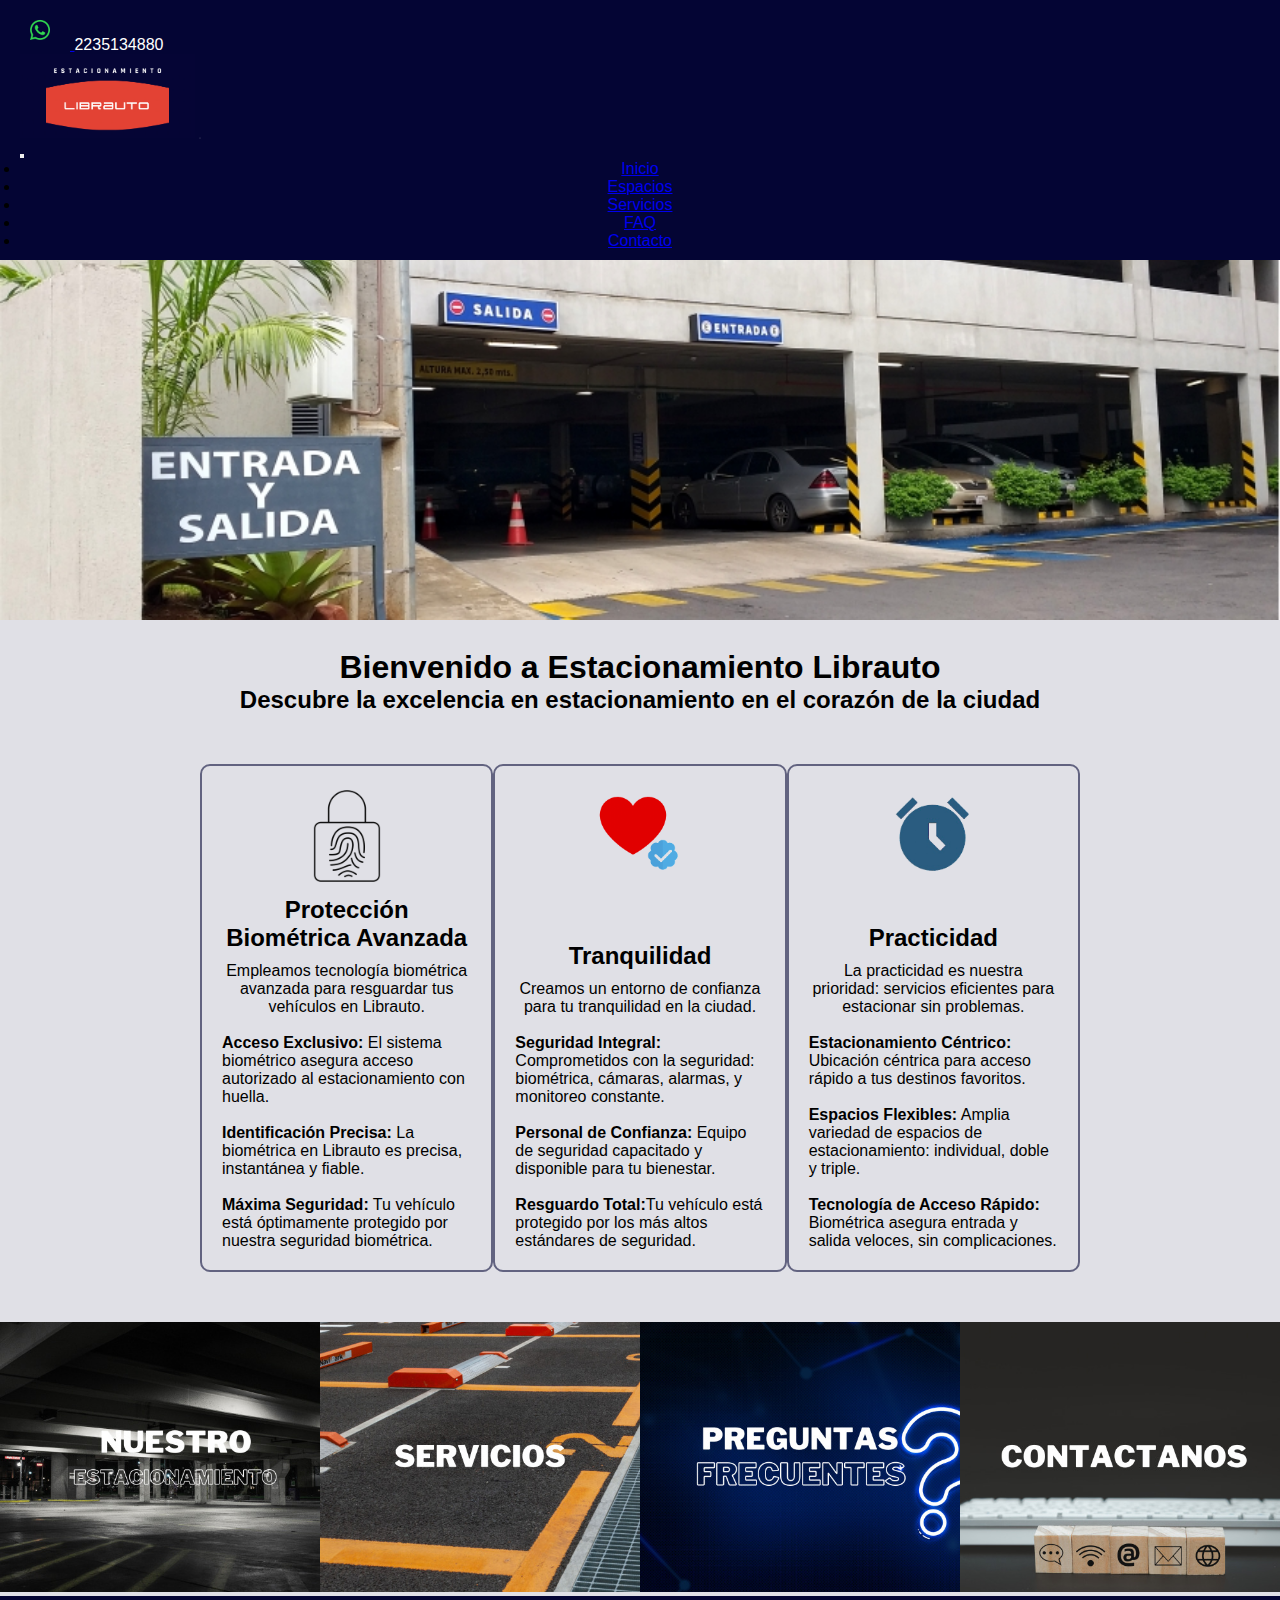
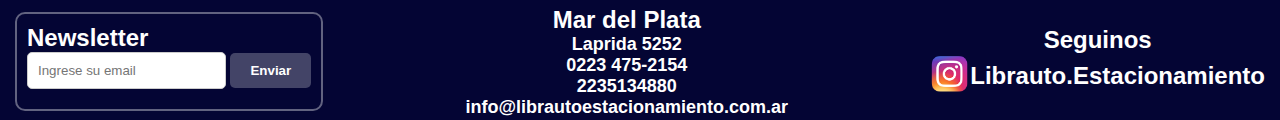
==== index.html @ 39384985 "Se agregaron comentarios en index, espacios, servicios y faq" ====
<!DOCTYPE html>
<html lang="en">
<head>
    <meta charset="UTF-8">
    <meta name="viewport" content="width=device-width, initial-scale=1.0">
    <link href="https://cdn.jsdelivr.net/npm/bootstrap@5.3.2/dist/css/bootstrap.min.css" rel="stylesheet" integrity="sha384-T3c6CoIi6uLrA9TneNEoa7RxnatzjcDSCmG1MXxSR1GAsXEV/Dwwykc2MPK8M2HN" crossorigin="anonymous">
    <title>Inicio - Estacionamiento Librauto</title>
    <link rel="shortcut icon" href="favicon.ico" type="image/x-icon">
    <link rel="stylesheet" href="./styles/styles.css">
    <link rel="stylesheet" href="https://cdnjs.cloudflare.com/ajax/libs/animate.css/4.1.1/animate.min.css"
  />
</head>
<body>
    <header>
        <!-- Menu navegable-->
        <nav class="navbar navbar-dark navbar-custom">
            <div class="container-fluid">
                <div class="d-flex align-items-center">
                    <a href="https://api.whatsapp.com/send?phone=+5492235134880&text=¡Hola! Estoy interesado en el servicio." target="_blank">
                        <img src="./imagenes/whatsapp-logo-whatsapp-icon-whatsapp-transparent-free-png.webp" alt="Logo de WhatsApp" class="logowhatsapp animate__animated animate__pulse">
                    </a>
                    <a href="https://api.whatsapp.com/send?phone=+5492235134880&text=¡Hola! Estoy interesado en el servicio." target="_blank" class="telefono">2235134880</a>
                </div>
                <a class="navbar-brand" href="#"><img src="./imagenes/Logo principal.png" alt="Logo de Estacionamiento" class="logoprincipal"></a>
                <button class="navbar-toggler" type="button" data-bs-toggle="offcanvas" data-bs-target="#offcanvasDarkNavbar" aria-controls="offcanvasDarkNavbar" aria-label="Toggle navigation">
                    <span class="navbar-toggler-icon"></span>
                </button>
              <div class="offcanvas offcanvas-end text-bg-dark" tabindex="-1" id="offcanvasDarkNavbar" aria-labelledby="offcanvasDarkNavbarLabel">
                <div class="offcanvas-header">
                   <button type="button" class="btn-close btn-close-white" data-bs-dismiss="offcanvas" aria-label="Close"></button>
                </div>
                <div class="offcanvas-body">
                  <ul class="navbar-nav justify-content-end flex-grow-1 pe-3">
                    <li class="nav-item">
                      <a class="nav-link active" aria-current="page" href="./index.html">Inicio</a>
                    </li>
                    <li class="nav-item">
                      <a class="nav-link" href="./pages/Espacios.html">Espacios</a>
                    </li>
                    <li class="nav-item">
                        <a class="nav-link" href="./pages/Servicios.html">Servicios</a>
                    </li>
                    <li class="nav-item">
                        <a class="nav-link" href="./pages/FAQ.html">FAQ</a>
                    </li>
                    <li class="nav-item">
                        <a class="nav-link" href="./pages/Contacto.html">Contacto</a>
                    </li>
                  </ul>
                </div>
              </div>
            </div>
          </nav>
        </header>
    <main class="main">
        <!-- Titulo principal-->
        <img src="imagenes/Estacionamiento.jpg" alt="Imagen del Estacionamiento" class="imagen-principal">
            <div class="titulo">
                <h1><strong>Bienvenido a Estacionamiento Librauto</strong></h1>
                <h2>Descubre la excelencia en estacionamiento en el corazón de la ciudad</h2>
        <!-- Inicio de las secciones-->
         <section class="articulos-content">
            <div class="card custom-card" style="width: 18rem;">
                <img src="./imagenes/Seguridad biometrica.png" class="card-img-top" alt="Logo de seguridad biometrica">
                <div class="card-body card-body-custom">
                  <h5 class="card-title card-title-custom"><strong>Protección Biométrica Avanzada</strong></h5>
                  <p>Empleamos tecnología biométrica avanzada para resguardar tus vehículos en Librauto.</p><br>
                    <ul class="card-text">
                        <li><strong>Acceso Exclusivo:</strong> El sistema biométrico asegura acceso autorizado al estacionamiento con huella.</li><br>
                        <li><strong>Identificación Precisa:</strong> La biométrica en Librauto es precisa, instantánea y fiable.</li><br>
                        <li><strong>Máxima Seguridad:</strong> Tu vehículo está óptimamente protegido por nuestra seguridad biométrica.</li>
                    </ul>
                </div>
            </div>
            <div class="card custom-card" style="width: 18rem;">
                <img src="./imagenes/Logo Tranquilidad.png" class="card-img-top" alt="Logo de Tranquilidad">
                <div class="card-body card-body-custom">
                  <h5 class="card-title card-title-custom"><strong>Tranquilidad</strong></h5>
                  <p>Creamos un entorno de confianza para tu tranquilidad en la ciudad.</p><br>
                    <ul class="card-text">
                        <li><strong>Seguridad Integral:</strong> Comprometidos con la seguridad: biométrica, cámaras, alarmas, y monitoreo constante.</li><br>
                        <li><strong>Personal de Confianza:</strong> Equipo de seguridad capacitado y disponible para tu bienestar.</li><br>
                        <li><strong>Resguardo Total:</strong>Tu vehículo está protegido por los más altos estándares de seguridad.</li>
                    </ul>
                </div>
            </div>
            <div class="card custom-card" style="width: 18rem;">
                <img src="./imagenes/Logo Practicidad.png" class="card-img-top" alt="Logo de Practicidad">
                <div class="card-body card-body-custom">
                  <h5 class="card-title card-title-custom"><strong>Practicidad</strong></h5>
                  <p>La practicidad es nuestra prioridad: servicios eficientes para estacionar sin problemas.</p><br>
                    <ul class="card-text">
                        <li><strong>Estacionamiento Céntrico:</strong> Ubicación céntrica para acceso rápido a tus destinos favoritos.</li><br>
                        <li><strong>Espacios Flexibles:</strong> Amplia variedad de espacios de estacionamiento: individual, doble y triple.</li><br>
                        <li><strong>Tecnología de Acceso Rápido:</strong> Biométrica asegura entrada y salida veloces, sin complicaciones.</li>
                    </ul>
                </div>
            </div>
        </section>
         <!-- Imagenes Linkeables-->
        <section class="links">
            <a href="./pages/Espacios.html"><img src="./imagenes/nuestro estacionamiento.jpg" alt="Nuestro estacionamiento"></a>
            <a href="./pages/Servicios.html"><img src="./imagenes/Servicios.jpg" alt="Servicios"></a>
            <a href="./pages/FAQ.html"><img src="./imagenes/FAQ.jpg" alt="Preguntas Frecuentes"></a>
            <a href="./pages/Contacto.html"><img src="./imagenes/Contactanos.jpg" alt="Contactanos"></a>
        </section>
    </main>
     <!-- Footer-->
    <footer class="footer">
        <section class="div-footer">
            <article class="newsletter">
                <h2>Newsletter</h2>
                <form action="" class="newsletter-form">
                    <input type="email" placeholder="Ingrese su email">
                    <input type="submit" value="Enviar" class="boton-enviar-newslleter">
                </form>
            </article>
            <article class="contacto">
                <h2>Mar del Plata</h2>
                <h4>Laprida 5252</h4>
                <h4>0223 475-2154</h4>
                <h4>2235134880</h4>
                <h4>info@librautoestacionamiento.com.ar</h4>
            </article>
            <article class="redes-sociales">
                <h2>Seguinos</h2>
                <div class="redes-content">
                    <a href="https://www.instagram.com" target="_blank">
                        <img src="./imagenes/instagram logo.png" alt="Instagram"></a>
                    <a href="https://www.instagram.com" target="_blank" class="instagramuser"><h2>Librauto.Estacionamiento</h2></a>
                </div>
            </article>
        </section>
    </footer>
    <script src="https://cdn.jsdelivr.net/npm/bootstrap@5.3.2/dist/js/bootstrap.bundle.min.js" integrity="sha384-C6RzsynM9kWDrMNeT87bh95OGNyZPhcTNXj1NW7RuBCsyN/o0jlpcV8Qyq46cDfL" crossorigin="anonymous"></script>
</body> 
</html>
---- styles/styles.css ----
@import url(../assets/fonts/Roboto-Regular.ttf);

* {
  padding: 0;
  margin: 0;
  box-sizing: border-box;
}

/* Fuente común */
body {
  font-family: 'Roboto', sans-serif;
  }

/* Header y elementos del mismo */
.navbar-custom, .offcanvas-title ul.navbar-nav li.nav-item a.nav-link,
.offcanvas-body, .offcanvas-header {
  background-color: #040534;
}

.navbar-custom {
  padding: 10px 20px;
}

.navbar-toggler {
  border: 1px solid #040534;
  border-radius: 2px;
}

.offcanvas-body ul.navbar-nav {
    text-align: center;
}

.logoprincipal {
  height: auto;
  width: 175px;
}

.menu {
  list-style: none;
  padding: 10px 20px;
}

.menu li {
  display: inline;
  margin-right: 20px;
}

.logowhatsapp {
  width: 40px;
  height: 40px;
  margin-right: 10px;
}

.container-fluid .logowhatsapp:hover {
  animation: pulse 0.5s infinite;
}


@keyframes pulse {
  0% {
      transform: scale(1); 
  }
  50% {
      transform: scale(3); 
  }
  100% {
      transform: scale(1); 
}
}

.telefono {
  text-decoration: none;
  color: #ffffff;
}

/* Main index */

.main {
  background-color: #E0E0E6;
  text-align: center;
}

.banner-container {
  margin-top: 100px;
}

.imagen-principal {
  width: 100%;
  max-height: 40vh;
  height: auto;
  object-fit: cover;
  }

.titulo {
  padding-top: 25px;
}

.main article {
  border: 2px solid #626380;
  border-radius: 10px;
  padding: 20px;
  flex: 1;
  max-width: 300px;
  text-align: center;
}

.custom-card {
  border: 2px solid #626380;
  border-radius: 10px;
  background-color: transparent;
  padding: 20px;
  flex: 1;
  max-width: 300px;
  text-align: center;
  display: flex;
  flex-direction: column;
  justify-content: space-between;
  align-items: center;
}

.custom-card img {
  max-width: 100px;
  display: block;
  margin: 0 auto 10px;
}

.custom-card .card-title {
  font-size: 1.5rem;
  margin: 0 0 10px;
  text-align: center; 
  flex: 1; 
}

.custom-card ul {
  list-style: none;
  padding: 0;
  text-align: left;
}

.custom-card li {
  margin: 0;
}

.card-body-custom {
  padding: 0%;
}

.articulos-content {
  display: flex;
  justify-content: space-between;
  padding: 50px 200px 50px 200px;
}

/* Enlaces */
.links {
  display: flex;
  width: 100%;
}

.links a {
  flex: 1;
}

.links img {
  width: 100%;
  height: 30vh;
  object-fit: cover;
}

/* Main espacios */
.main-espacios {
  background-color: #E0E0E6;
  padding-bottom: 10px;
}

.main-espacios ul {
  list-style: none;
  text-align: center;
}

.main-espacios h1 {
  text-align: center;
  font-size: 35px;
}

#carouselExampleIndicators {
  max-width: 800px;
  margin: 0 auto;
}

.carousel-item img {
  width: 400px;
  height: 500px;
  object-fit: cover;
}

.container-button {
  text-align: center;
}

.custom-button {
  background-color: #434467;
  color: #fff;
  padding: 10px 20px;
  text-decoration: none;
  border-radius: 5px;
  font-weight: bold;
  margin: 10px auto 0;
  text-align: center;
  width: max-content;
  border: none;
}

.custom-button:hover {
  background-color: #23244D;
  color: #fff;
}

/* Servicios */
.main-servicios {
  background-color: #E0E0E6;
  padding-bottom: 20px;
}

.main-servicios h1, h3 {
  text-align: center;
}

.services .card {
  border: 2px solid #626380;
  border-radius: 10px;
  padding: 20px;
  background-color: transparent;
}

section .custom-card-services {
  height: 225px;
}

.services .card ul{
  list-style: none;
  padding-left: 0;
  padding-top: 5px;
}

.center-img {
  max-width: 100px;
  display: block;
  margin: 0 auto 10px;
}

.flex-container1{
 
    display: flex;
    flex-wrap: wrap;
    justify-content: space-evenly; 
    align-items: center;
    margin: 0px 15px 0px 15px;
    gap: 10px; 
}

/* FAQ */

.grid-container-faq {
  display: grid;
  height: 100vh;
  }

.main-faq {
  background-color: #E0E0E6;
  padding: 50px 0px 50px 0px;
   }

.tittle-faq {
 text-align: center;
 padding: 0px 0px 35px 50px;
 color:#040534;
}

.faq {
  text-align: left;
  padding-left: 15px;
  padding-right: 15px;
}

.custom-accordion .accordion-item {
  border-radius: 10px;
  margin-bottom: 10px;
}

.custom-accordion .accordion-header-custom {
  padding-left: 0;
}

.custom-accordion .accordion-button:not(.collapsed) {
  background-color: #8182A8;
  color: #fff;
  border: 5px solid #646582;
  border-radius: 10px;
}

.faq h2 {
  font-size: 24px;
  padding-left: 15px;
}


/* Contacto */
.main-contact {
  background-color: #E0E0E6;
  display: flex;
  flex-direction: row;
  align-items: center;
  justify-content: center;
  gap: 10px;
  padding: 130px 10px 20px 10px;
}

.main-contact form {
  background-color: #ffffff;
  padding: 20px;
  border-radius: 10px;
  display: flex;
  flex-direction: column;
  gap: 10px;
}

label {
  font-weight: bold;
}

input[type="text"],
input[type="tel"],
input[type="email"],
textarea {
  padding: 10px;
  border: 1px solid #ccc;
  border-radius: 5px;
}

input[type="submit"],
input[type="reset"] {
  background-color: #434467;
  color: #fff;
  border: none;
  padding: 10px 20px;
  cursor: pointer;
  border-radius: 5px;
  font-weight: bold;
}

input[type="submit"]:hover,
input[type="reset"]:hover {
  background-color: #23244D;
}

iframe {
  width: 100%;
  height: 100vh;
  border: none;
  border-radius: 10px;
}

/* Footer */
.footer {
  background-color: #040534;
  padding: 10px 15px 2px 15px;
  color: #fff;
  }

footer section article h4, h3 {
  font-size:large; 
}

footer section article h2 {
  font-size: 1.5rem
}

footer section {
  display: flex;
  justify-content: space-between;
  align-items: center;
}

.datos-footer {
  display: flex;
  justify-content: center;
}

.contacto, .redes-sociales {
  text-align: center;
  }

.redes-sociales h2 {
  text-align: center;
}

.redes-content {
  display: flex;
  align-items: center;
  justify-content: center;
}

.redes-content h3 {
  margin-right: 10px;
}

.redes-content img {
  height: 40px;
  width: 40px;
}

.instagramuser {
    text-decoration: none;
    color: #ffffff;
}

.newsletter {
  border: 2px solid #626380;
  border-radius: 10px;
  padding: 10px;
  max-width: fit-content;
  text-align: left
}

.newsletter-form input[type="email"] {
  margin-bottom: 10px;  
}

/*Media query*/

@media (max-width: 862px) and (min-width: 300px){
  
  .navbar-brand {
    display: block;
    text-align: center;
    margin-top: 10px; 
  }

.navbar-toggler {
    display: block;
    text-align: center;
    margin-top: 10px; }

  .d-flex.align-items-center {
    flex-direction: column;
    justify-content: center;
    text-align: center;
  }

  .header .container-fluid {
    display: flex;
    flex-wrap: nowrap;
    justify-content: space-around;
}

  .logoprincipal-container {
      flex: 1;
      text-align: center;
      padding: 10px;
      margin: -30px
  }
    
    .logoprincipal {
      height: auto;
      width: 155px;
      margin: 0px auto}
    
    .telefono {
      font-size: 0.7rem;
    }
    .card-body-custom .card-title-custom {
      font-size: small;
    }
    
    .main-faq {
      padding-top: 35px;
    }

    .tittle-faq {
      padding:0px 0px 20px 10px
    }

    .main-contact {
      display: block;
    }  
    
    .main .titulo div {
      font-size: x-small;
    }
    
    .articulos-content {
      padding: 50px 10px 50px 10px;
      gap: 5px;
    }

    .links img {
        height: auto;
    }

    footer section {
      display: grid;
      grid-template-columns: 1fr 1fr;
      grid-template-rows: auto auto; 
      gap: 5px;
      }
    
    .div-footer {
      display: flex;
      flex-direction: column;
    }

    footer section article h4, h3 {
    font-size:medium; 
    }
     
    footer section article h2 {
    font-size: 1.0rem
    }
      
    .newsletter {
      grid-row: span 2;
      padding-right: 0%;
      }
    
    .iframe {
      width: 100%;
      height: 100vh;
      }
        
    }

    @media (max-width: 352px) and (min-width: 300px){
      .container-fluid {
        padding-right: 0px;
        padding-left: 0px;
      }

      .navbar-custom {
        padding: 5px 5px;
    }
  }
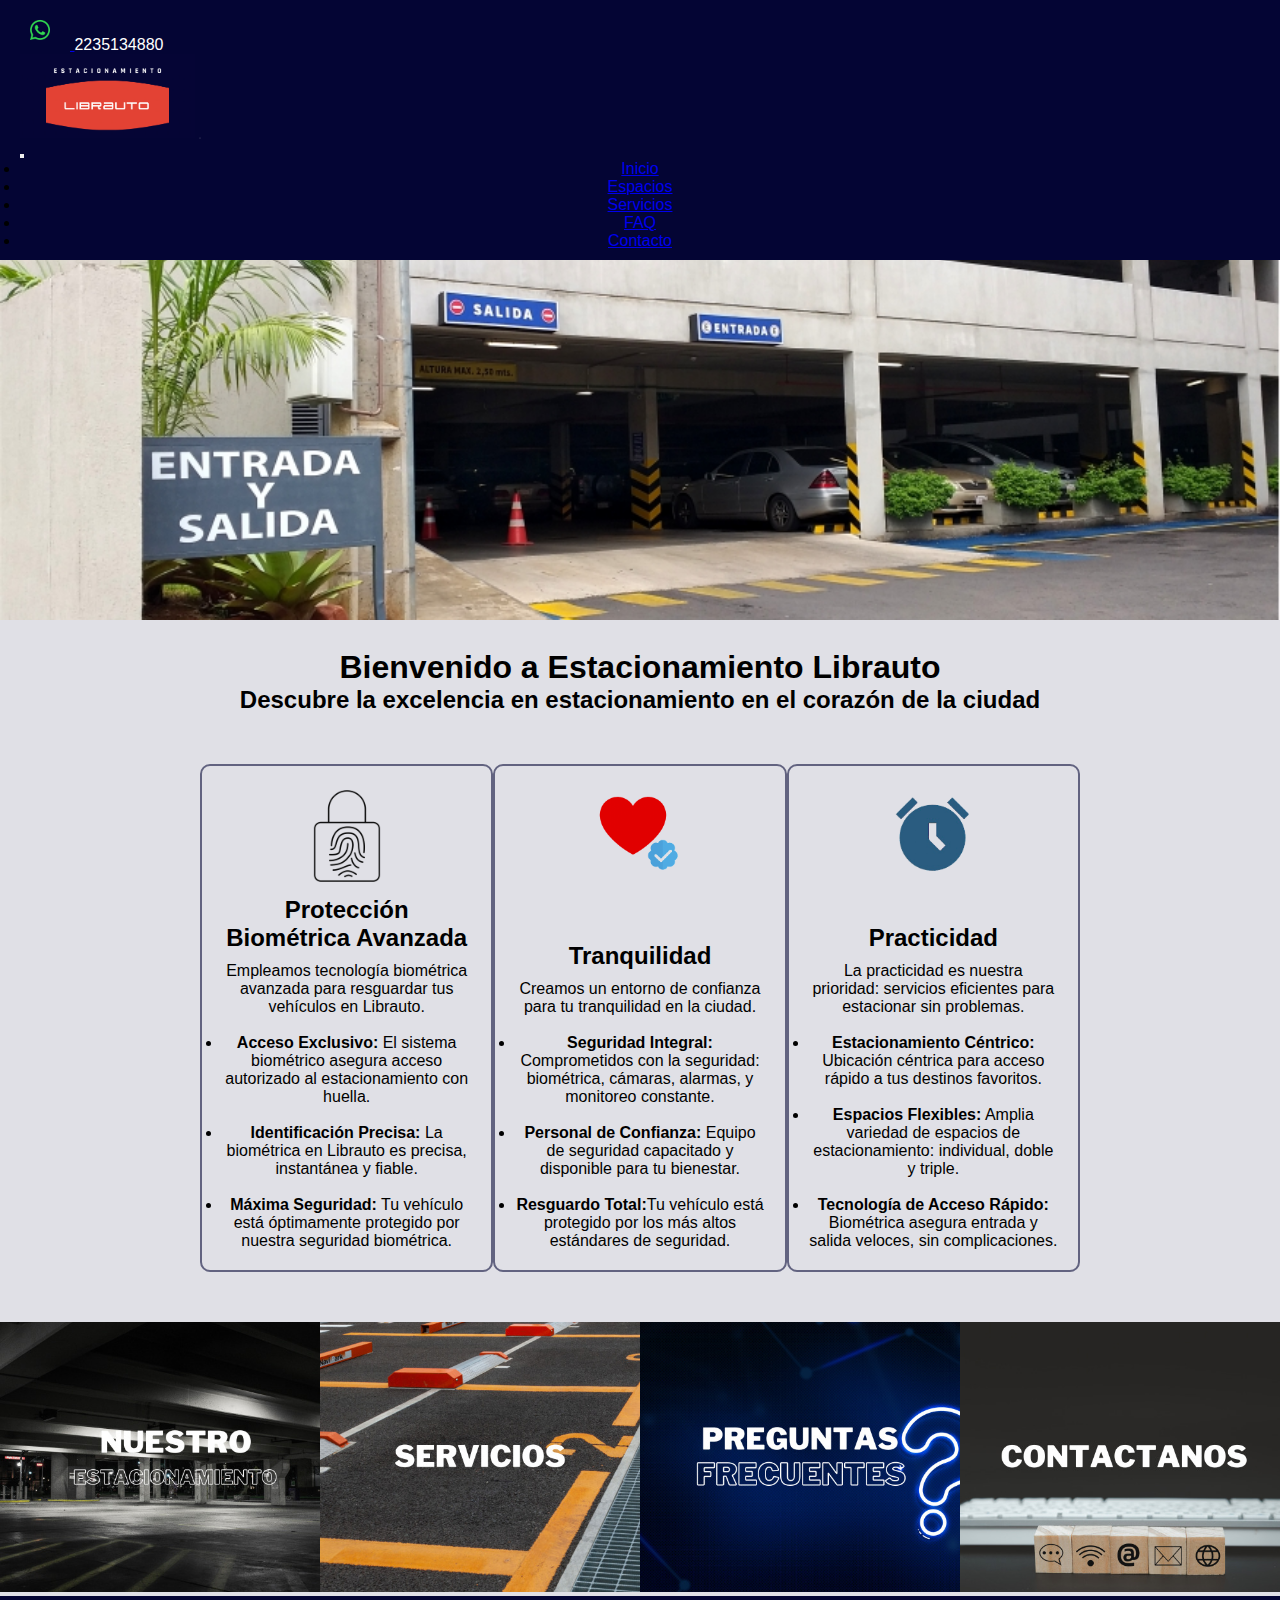
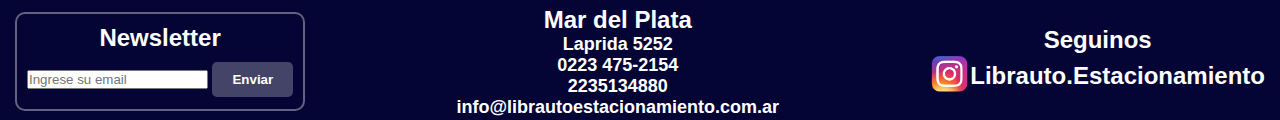
==== commit 97ba0d21: "se agrego sass y se paso el css a sass. Queda resolver media query en sass" ====
--- a/index.html
+++ b/index.html
@@ -6,7 +6,7 @@
     <link href="https://cdn.jsdelivr.net/npm/bootstrap@5.3.2/dist/css/bootstrap.min.css" rel="stylesheet" integrity="sha384-T3c6CoIi6uLrA9TneNEoa7RxnatzjcDSCmG1MXxSR1GAsXEV/Dwwykc2MPK8M2HN" crossorigin="anonymous">
     <title>Inicio - Estacionamiento Librauto</title>
     <link rel="shortcut icon" href="favicon.ico" type="image/x-icon">
-    <link rel="stylesheet" href="./styles/styles.css">
+    <link rel="stylesheet" href="./css/styles.css">
     <link rel="stylesheet" href="https://cdnjs.cloudflare.com/ajax/libs/animate.css/4.1.1/animate.min.css"
   />
 </head>
--- a/css/styles.css
+++ b/css/styles.css
@@ -0,0 +1,462 @@
+@charset "UTF-8";
+* {
+  padding: 0;
+  margin: 0;
+  box-sizing: border-box;
+}
+
+body {
+  font-family: "Roboto", sans-serif;
+}
+
+.navbar-custom {
+  background-color: #040534;
+  padding: 10px 20px;
+}
+.navbar-custom .offcanvas-body {
+  background-color: #040534;
+}
+.navbar-custom .offcanvas-body ul.navbar-nav {
+  text-align: center;
+}
+.navbar-custom .offcanvas-header {
+  background-color: #040534;
+}
+.navbar-custom div .navbar-toggler {
+  border: 1px solid #040534;
+  border-radius: 2px;
+}
+.navbar-custom .logoprincipal {
+  height: auto;
+  width: 175px;
+}
+.navbar-custom .logowhatsapp {
+  width: 40px;
+  height: 40px;
+  margin-right: 10px;
+}
+.navbar-custom .logowhatsapp:hover {
+  animation: pulse 0.5s infinite;
+}
+.navbar-custom .telefono {
+  text-decoration: none;
+  color: #ffffff;
+}
+
+@keyframes pulse {
+  0% {
+    transform: scale(1);
+  }
+  50% {
+    transform: scale(3);
+  }
+  100% {
+    transform: scale(1);
+  }
+}
+/* Diseño footer */
+.footer {
+  background-color: #040534;
+  padding: 10px 15px 2px 15px;
+  color: #fff;
+}
+.footer section {
+  display: flex;
+  justify-content: space-between;
+  align-items: center;
+}
+.footer section article h4, .footer section article h3 {
+  font-size: large;
+}
+.footer section article h2 {
+  font-size: 1.5rem;
+}
+.footer section .contacto {
+  text-align: center;
+}
+.footer section .redes-sociales {
+  text-align: center;
+}
+.footer section .redes-sociales h2 {
+  text-align: center;
+}
+.footer section .redes-sociales .redes-content {
+  display: flex;
+  align-items: center;
+  justify-content: center;
+}
+.footer section .redes-sociales .redes-content h3 {
+  margin-right: 10px;
+}
+.footer section .redes-sociales .redes-content img {
+  height: 40px;
+  width: 40px;
+}
+.footer section .redes-sociales .redes-content .instagramuser {
+  text-decoration: none;
+  color: #ffffff;
+}
+
+.newsletter {
+  border: 2px solid #626380;
+  border-radius: 10px;
+  padding: 10px;
+  max-width: fit-content;
+  text-align: left;
+}
+.newsletter h2 {
+  text-align: center;
+}
+.newsletter .newsletter-form input[type=email] {
+  margin-bottom: 10px;
+}
+.newsletter .newsletter-form .boton-enviar-newslleter {
+  background-color: #434467;
+  color: #fff;
+  padding: 10px 20px;
+  text-decoration: none;
+  border-radius: 5px;
+  font-weight: bold;
+  cursor: pointer;
+  margin: 10px auto 0;
+  border: #040534;
+}
+.newsletter .newsletter-form .boton-enviar-newslleter:hover {
+  background-color: #23244D;
+}
+
+/* Estilos del main de index.html*/
+.main {
+  background-color: #E0E0E6;
+  text-align: center;
+}
+.main img {
+  width: 100%;
+  max-height: 40vh;
+  height: auto;
+  object-fit: cover;
+}
+.main .titulo {
+  padding-top: 25px;
+}
+.main .articulos-content {
+  display: flex;
+  justify-content: space-between;
+  padding: 50px 200px 50px 200px;
+}
+.main .article {
+  border: 2px solid #626380;
+  border-radius: 10px;
+  padding: 20px;
+  flex: 1;
+  max-width: 300px;
+  text-align: center;
+}
+.main .custom-card {
+  border: 2px solid #626380;
+  border-radius: 10px;
+  background-color: transparent;
+  padding: 20px;
+  flex: 1;
+  max-width: 300px;
+  text-align: center;
+  display: flex;
+  flex-direction: column;
+  justify-content: space-between;
+  align-items: center;
+}
+.main .custom-card img {
+  max-width: 100px;
+  display: block;
+  margin: 0 auto 10px;
+}
+.main .custom-card .card-title {
+  font-size: 1.5rem;
+  margin: 0 0 10px;
+  text-align: center;
+  flex: 1;
+}
+.main .custom-card .card-title ul {
+  list-style: none;
+  padding: 0;
+  text-align: left;
+}
+.main .custom-card .card-body-custom {
+  padding: 0%;
+}
+.main .links {
+  display: flex;
+  width: 100%;
+}
+.main .links a {
+  flex: 1;
+}
+.main .links img {
+  width: 100%;
+  height: 30vh;
+  object-fit: cover;
+}
+
+/* Estilos del main de espacios.html*/
+.main-espacios {
+  background-color: #E0E0E6;
+  padding-bottom: 10px;
+}
+.main-espacios img {
+  width: 100%;
+  max-height: 40vh;
+  height: auto;
+  object-fit: cover;
+}
+.main-espacios ul {
+  list-style: none;
+  text-align: center;
+}
+.main-espacios h1 {
+  text-align: center;
+  font-size: 35px;
+}
+.main-espacios #carouselExampleIndicators {
+  max-width: 800px;
+  margin: 0 auto;
+}
+.main-espacios .carousel-item img {
+  width: 400px;
+  height: 500px;
+  object-fit: cover;
+}
+.main-espacios .container-button {
+  text-align: center;
+}
+.main-espacios .container-button .custom-button {
+  background-color: #434467;
+  color: #fff;
+  padding: 10px 20px;
+  text-decoration: none;
+  border-radius: 5px;
+  font-weight: bold;
+  cursor: pointer;
+  margin: 10px auto 0;
+  border: #040534;
+}
+.main-espacios .container-button .custom-button:hover {
+  background-color: #23244D;
+}
+
+/* Estilos de Servicios.html*/
+.main-servicios {
+  background-color: #E0E0E6;
+  padding-bottom: 20px;
+}
+.main-servicios img {
+  width: 100%;
+  max-height: 40vh;
+  height: auto;
+  object-fit: cover;
+}
+.main-servicios h1, .main-servicios h3 {
+  text-align: center;
+}
+.main-servicios .services {
+  display: flex;
+  flex-wrap: wrap;
+  justify-content: space-evenly;
+  align-items: center;
+  margin: 0px 15px 0px 15px;
+  gap: 10px;
+}
+.main-servicios .services .card {
+  border: 2px solid #626380;
+  border-radius: 10px;
+  padding: 20px;
+  background-color: transparent;
+}
+.main-servicios .services ul {
+  list-style: none;
+  padding-left: 0;
+  padding-top: 5px;
+}
+.main-servicios .custom-card-services {
+  height: 225px;
+}
+.main-servicios .custom-card-services .center-img {
+  max-width: 100px;
+  display: block;
+  margin: 0 auto 10px;
+}
+.main-servicios .custom-card-services .card-body {
+  padding: 5px 0px 5px 0px;
+}
+.main-servicios .custom-card-services .card-body .card-text {
+  text-align: center;
+}
+
+.grid-container-faq {
+  display: grid;
+  height: 100vh;
+}
+.grid-container-faq .main-faq {
+  background-color: #E0E0E6;
+  padding: 50px 0px 50px 0px;
+}
+.grid-container-faq .main-faq .tittle-faq {
+  text-align: center;
+  padding: 0px 0px 35px 50px;
+  color: #040534;
+}
+.grid-container-faq .main-faq .tittle-faq .faq {
+  text-align: left;
+  padding-left: 15px;
+  padding-right: 15px;
+}
+.grid-container-faq .main-faq .tittle-faq .faq h2 {
+  font-size: 24px;
+  padding-left: 15px;
+}
+.grid-container-faq .main-faq .tittle-faq .faq .custom-accordion {
+  border-radius: 10px;
+  margin-bottom: 10px;
+  padding-left: 0;
+}
+.grid-container-faq .main-faq .tittle-faq .faq .custom-accordion .accordion-item {
+  border-radius: 10px;
+  margin-bottom: 10px;
+}
+.grid-container-faq .main-faq .tittle-faq .faq .custom-accordion .accordion-header-custom {
+  padding-left: 0;
+}
+
+.main-contact {
+  background-color: #E0E0E6;
+  display: flex;
+  flex-direction: row;
+  align-items: center;
+  justify-content: space-around;
+  gap: 10px;
+  padding: 130px 10px 20px 10px;
+}
+.main-contact form {
+  background-color: #ffffff;
+  padding: 20px;
+  border-radius: 10px;
+  display: flex;
+  flex-direction: column;
+  gap: 10px;
+}
+.main-contact form label {
+  font-weight: bold;
+}
+.main-contact form input[type=text],
+.main-contact form input[type=tel],
+.main-contact form input[type=email],
+.main-contact form textarea {
+  padding: 10px;
+  border: 1px solid #ccc;
+  border-radius: 5px;
+}
+.main-contact form input[type=submit],
+.main-contact form input[type=reset] {
+  background-color: #434467;
+  color: #fff;
+  padding: 10px 20px;
+  text-decoration: none;
+  border-radius: 5px;
+  font-weight: bold;
+  cursor: pointer;
+  border: #040534;
+}
+.main-contact form input[type=submit]:hover,
+.main-contact form input[type=reset]:hover {
+  background-color: #23244D;
+}
+
+/* Estilos comunes para tamaños de pantalla entre 300px y 862px */
+/*Media query*/
+@media (max-width: 862px) and (min-width: 300px) {
+  /*Header*/
+  .navbar-custom .navbar-brand {
+    display: block;
+    text-align: center;
+    margin-top: 10px;
+  }
+  .navbar-custom .navbar-toggler {
+    display: block;
+    text-align: center;
+    margin-top: 10px;
+  }
+  .navbar-custom .d-flex.align-items-center {
+    flex-direction: column;
+    justify-content: center;
+    text-align: center;
+  }
+  .navbar-custom .container-fluid {
+    display: flex;
+    flex-wrap: nowrap;
+    justify-content: space-around;
+  }
+  .navbar-custom .logoprincipal {
+    height: auto;
+    width: 155px;
+    margin: 0px auto;
+  }
+  .navbar-custom .telefono {
+    font-size: 0.7rem;
+  }
+  .articulos-content {
+    padding: 50px 10px 50px 10px;
+    gap: 5px;
+  }
+  .articulos-content .custom-card .card-body-custom .card-title-custom {
+    font-size: small;
+  }
+  .articulos-content .custom-card .titulo div {
+    font-size: x-small;
+  }
+  .links img {
+    height: auto;
+  }
+  .main-faq {
+    padding-top: 35px;
+  }
+  .tittle-faq {
+    padding: 0px 0px 20px 10px;
+  }
+  .main-contact {
+    display: block;
+  }
+  footer section {
+    display: grid;
+    grid-template-columns: 1fr 1fr;
+    grid-template-rows: auto auto;
+    gap: 5px;
+  }
+  .div-footer {
+    display: flex;
+    flex-direction: column;
+  }
+  footer section article h4, h3 {
+    font-size: medium;
+  }
+  footer section article h2 {
+    font-size: 1rem;
+  }
+  .newsletter {
+    grid-row: span 2;
+    padding-right: 0%;
+  }
+  .iframe {
+    width: 100%;
+    height: 100vh;
+  }
+}
+@media (max-width: 352px) and (min-width: 300px) {
+  .navbar-custom .container-fluid {
+    padding-right: 0px;
+    padding-left: 0px;
+  }
+  .navbar-custom .navbar-custom {
+    padding: 5px 5px;
+  }
+}
+
+/*# sourceMappingURL=styles.css.map */
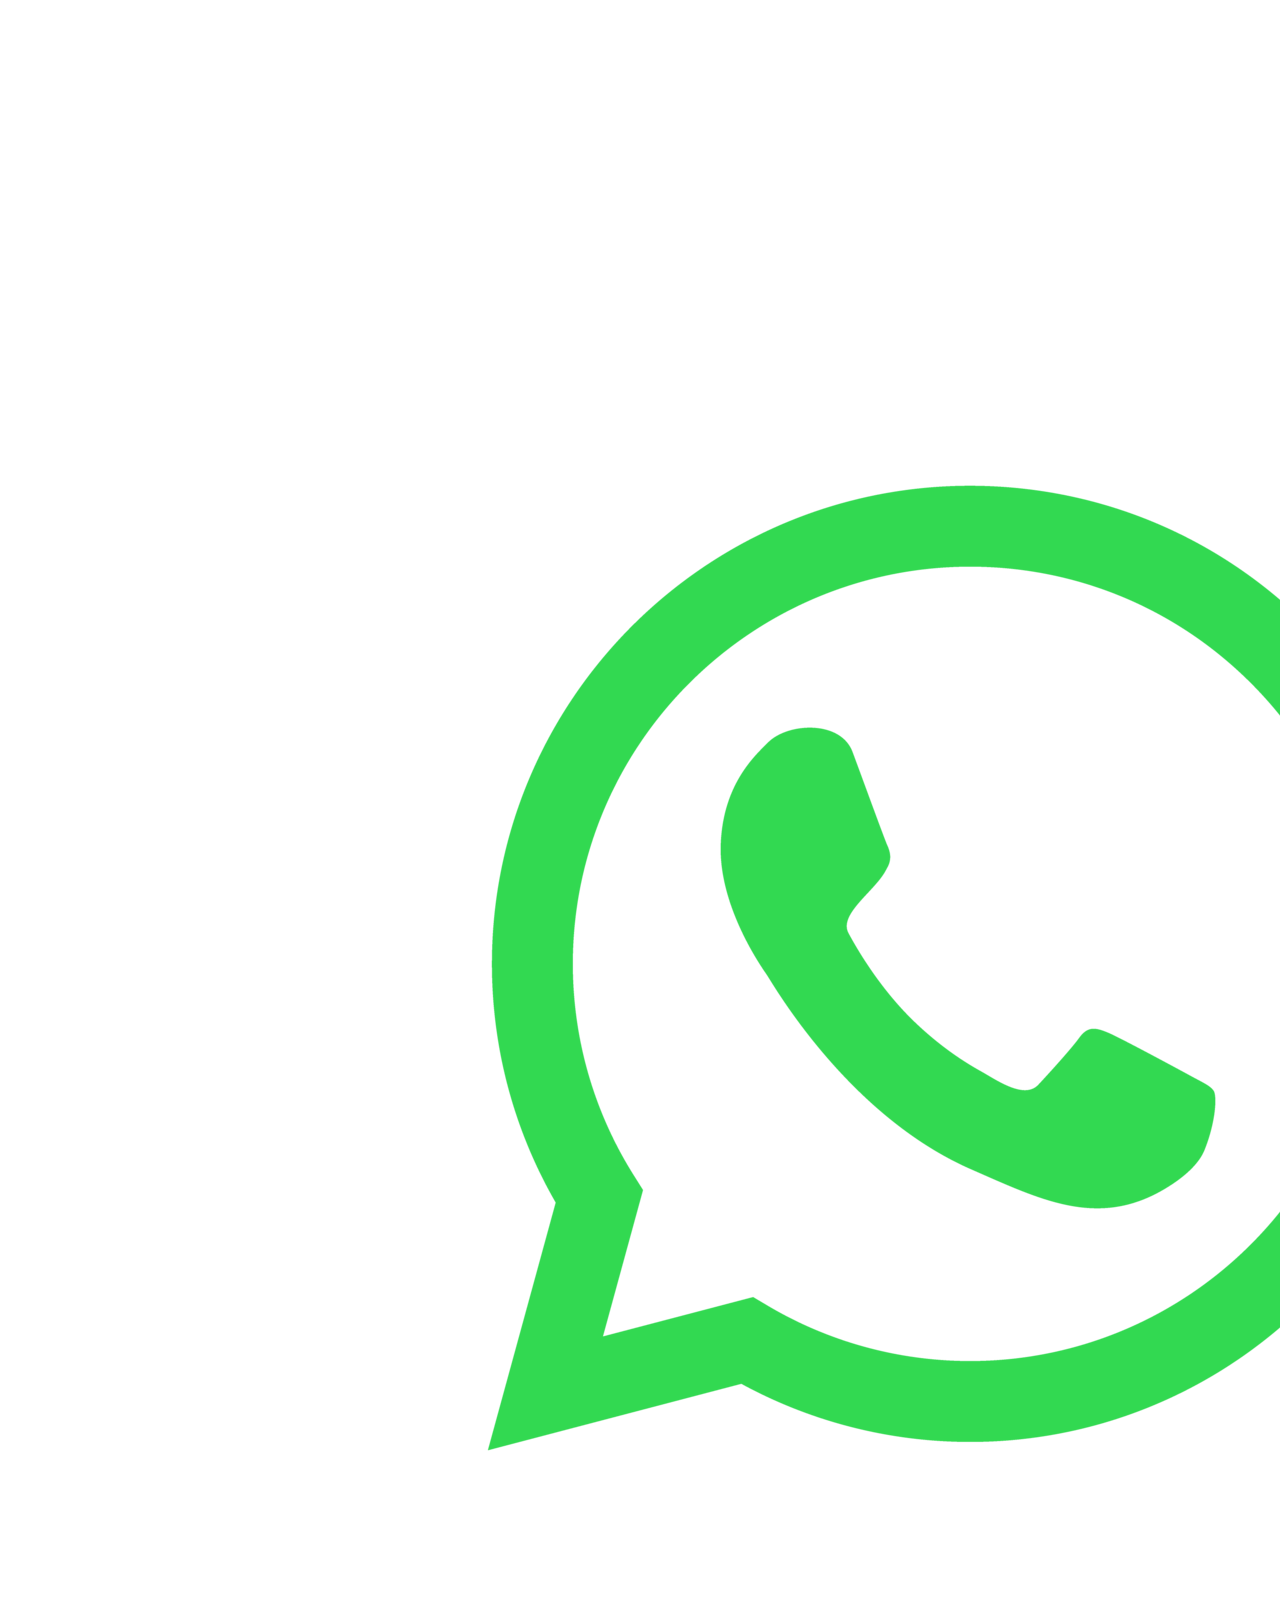
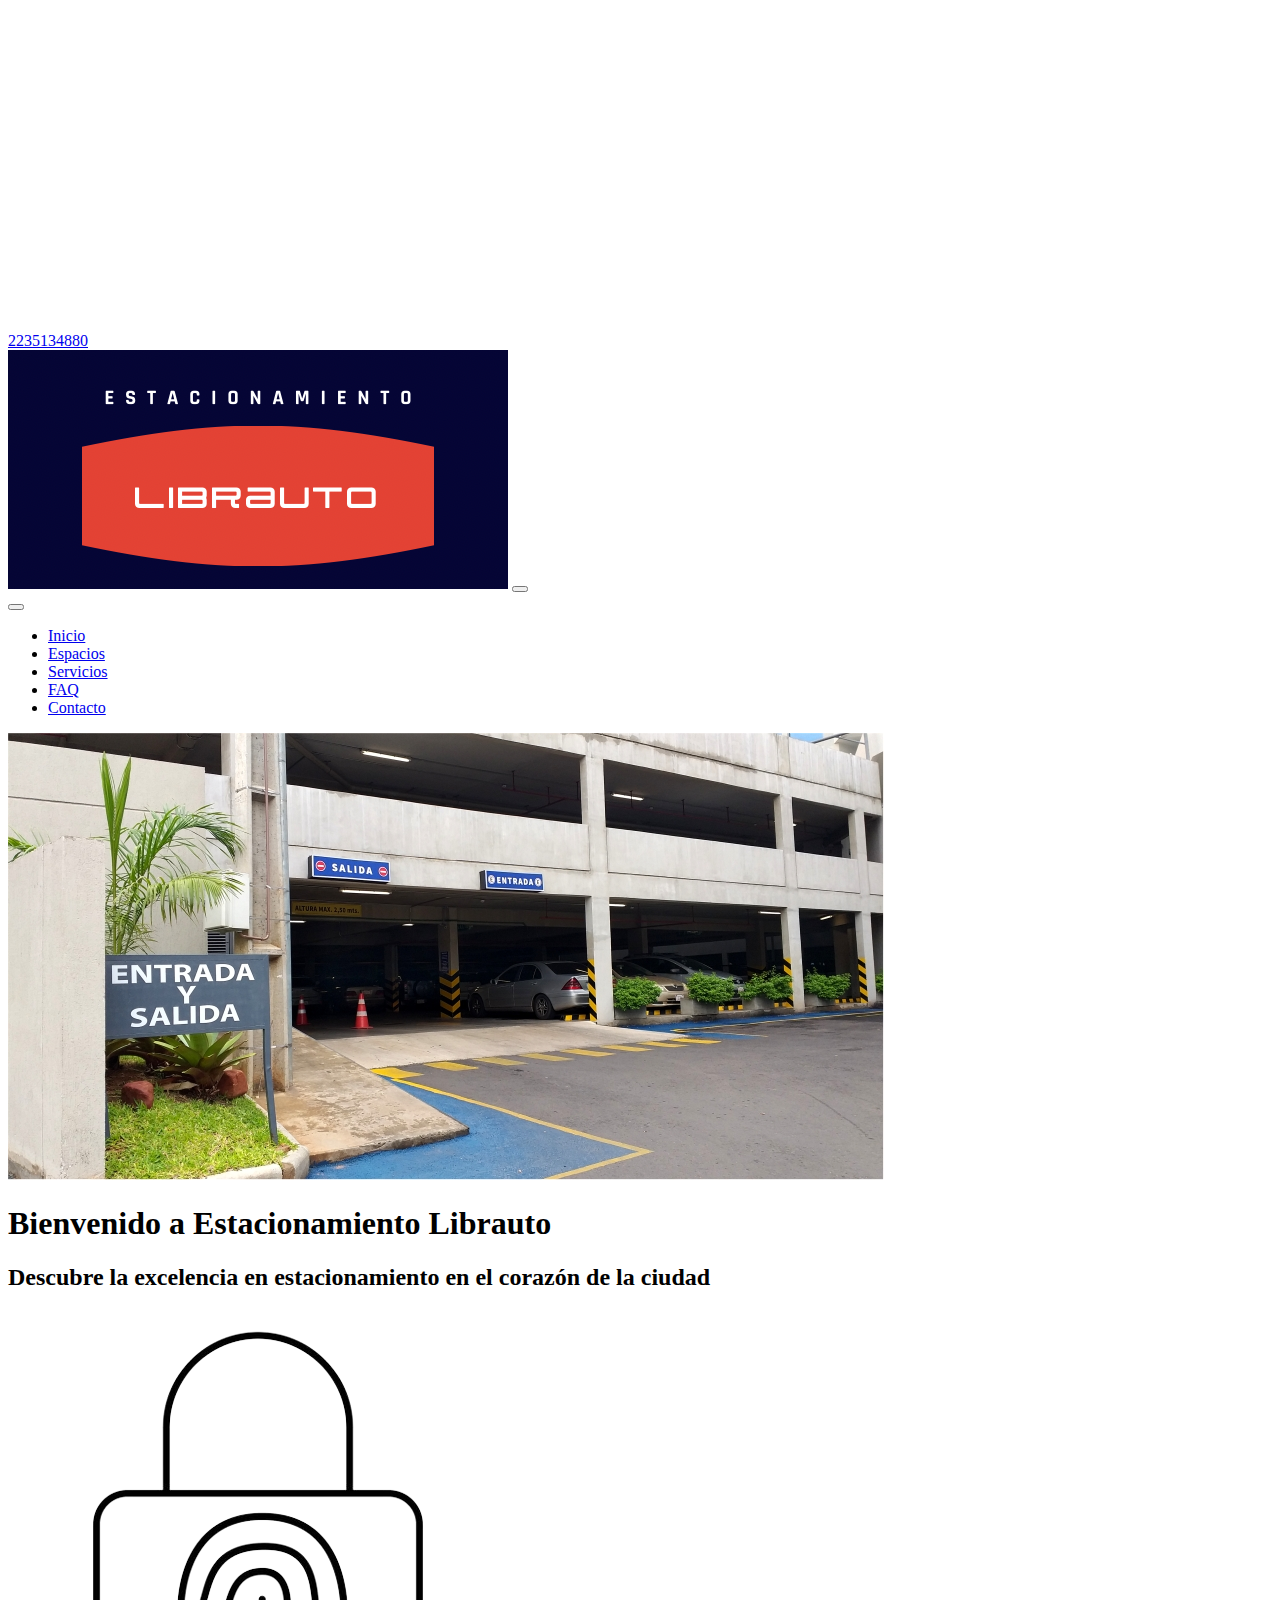
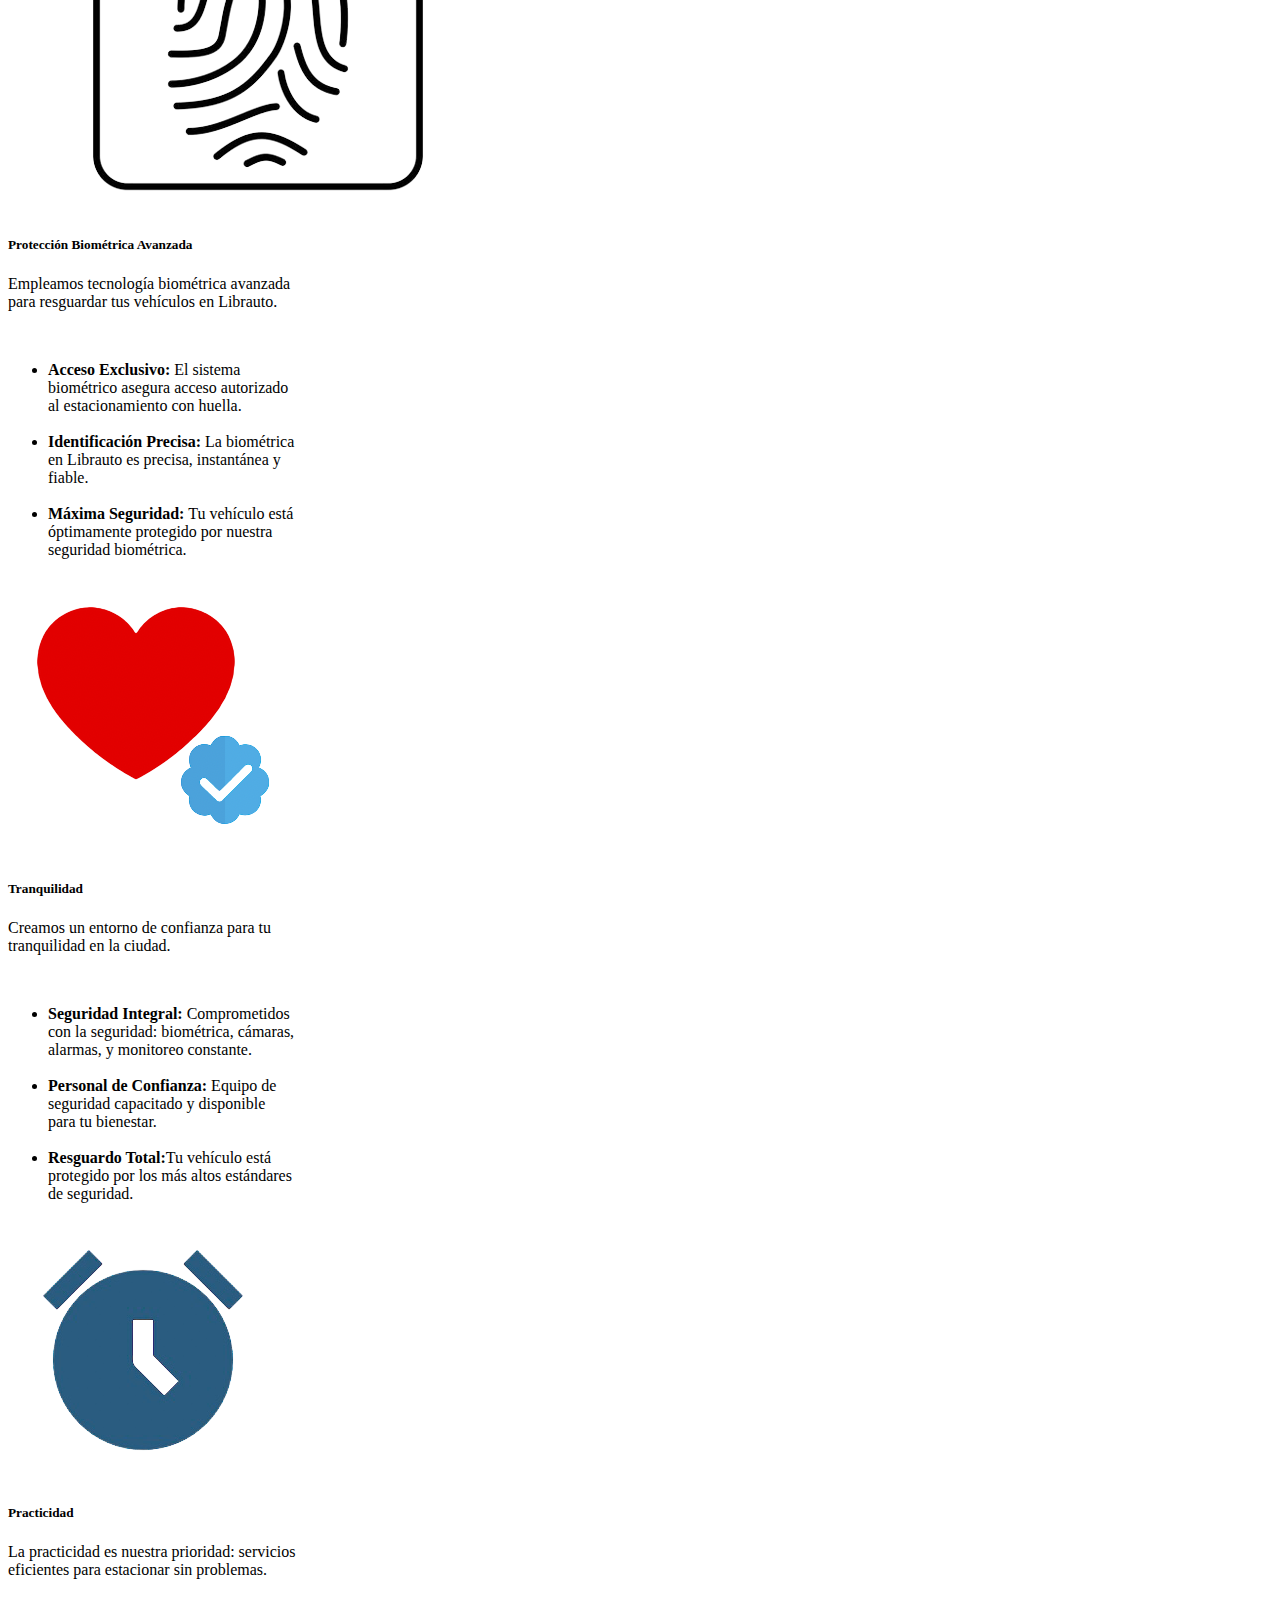
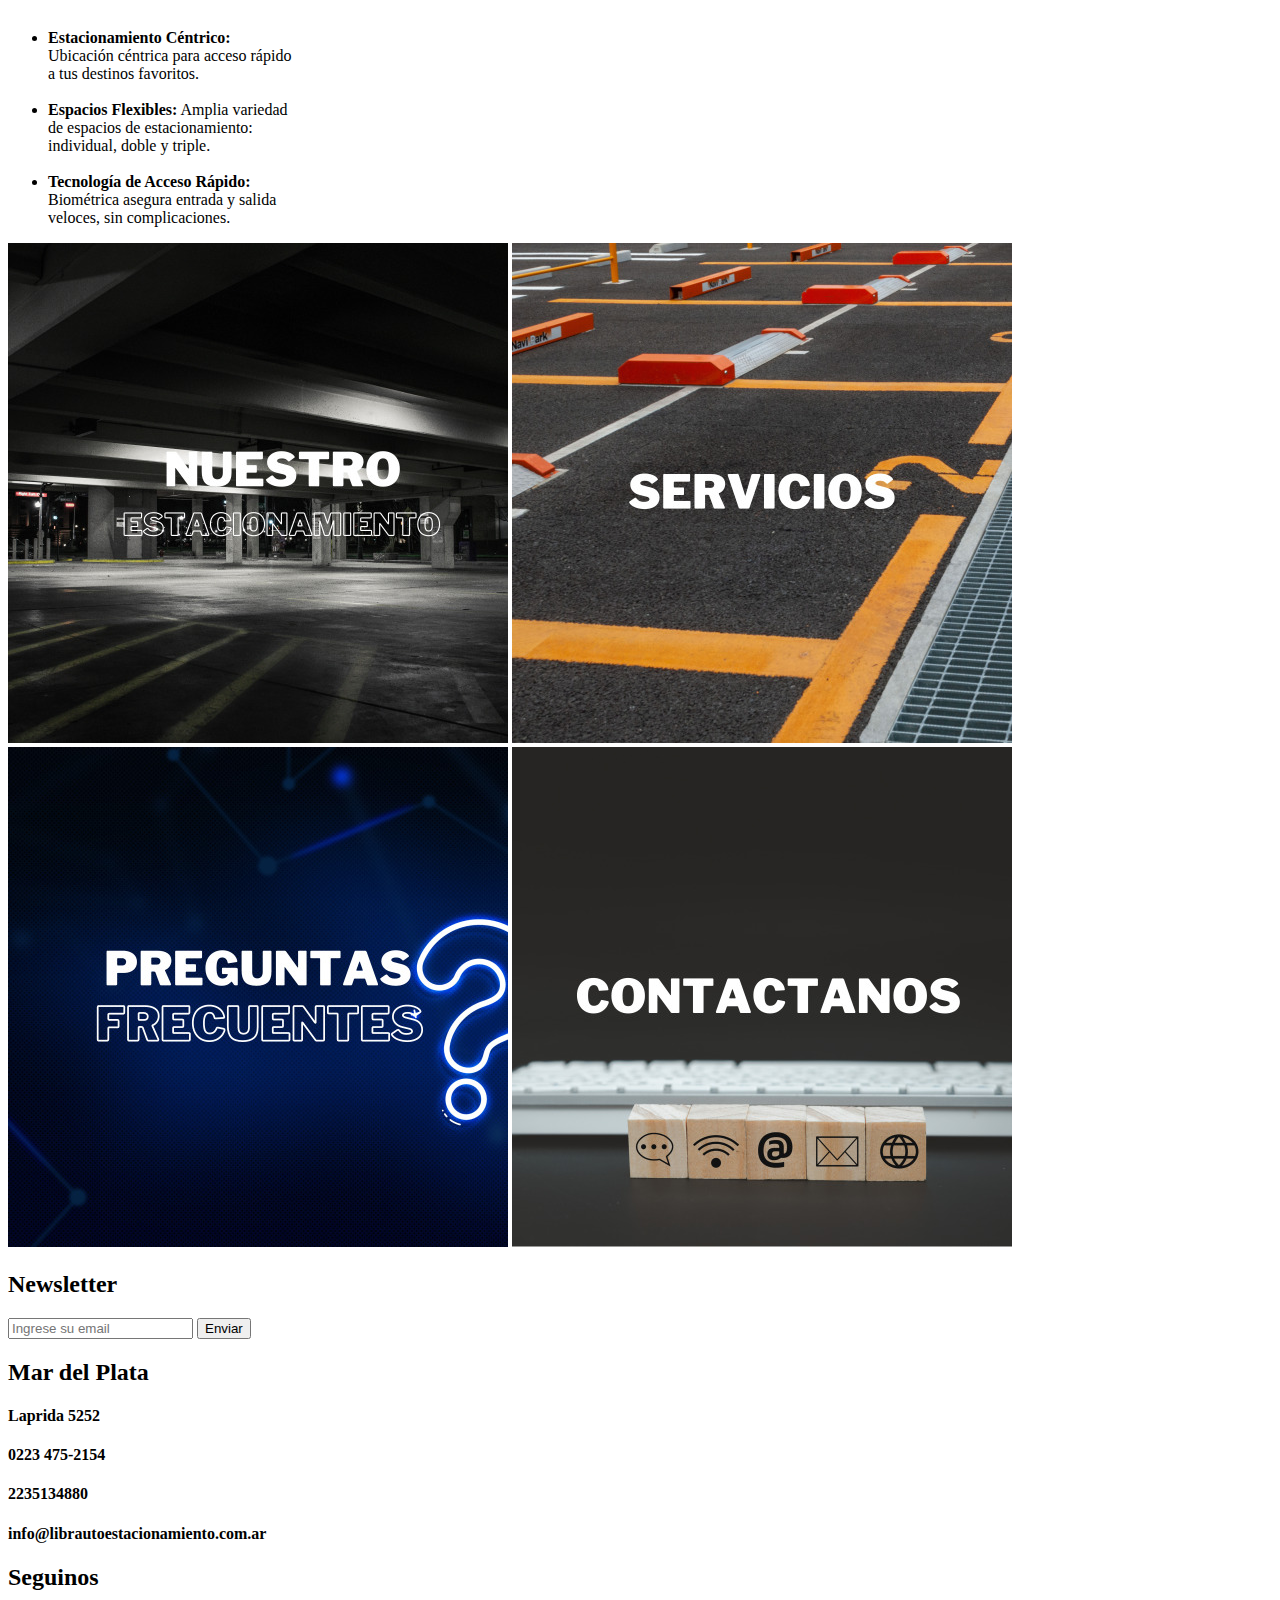
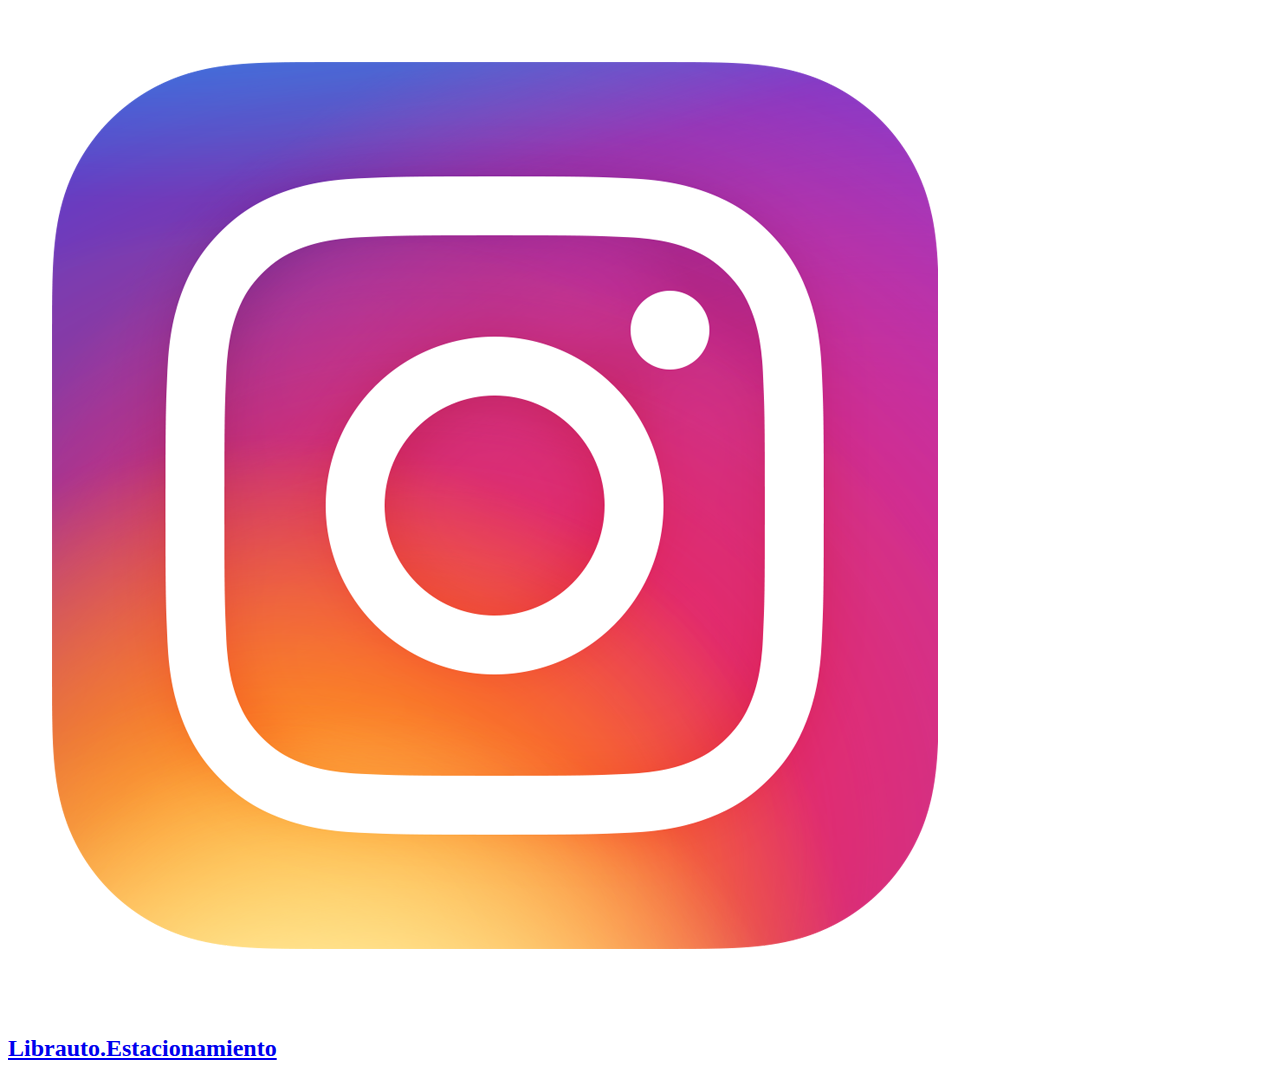
==== commit 682a1586: "Se agregaron meta description y keywords en los htmls" ====
--- a/index.html
+++ b/index.html
@@ -5,8 +5,10 @@
     <meta name="viewport" content="width=device-width, initial-scale=1.0">
     <link href="https://cdn.jsdelivr.net/npm/bootstrap@5.3.2/dist/css/bootstrap.min.css" rel="stylesheet" integrity="sha384-T3c6CoIi6uLrA9TneNEoa7RxnatzjcDSCmG1MXxSR1GAsXEV/Dwwykc2MPK8M2HN" crossorigin="anonymous">
     <title>Inicio - Estacionamiento Librauto</title>
+    <meta name="description" content="Librauto Estacionamiento, tu opción en el corazón de la ciudad con tecnología de seguridad de última generación y espacios simples, dobles y triples. Estaciona con confianza y comodidad.">
+    <meta name="keywords" content="Estacionamiento en el centro de la ciudad, Estacionamiento moderno, Seguridad de estacionamiento, Tecnología de seguridad, Espacios de estacionamiento simples, Estacionamiento doble y triple, Estacionamiento conveniente, Estacionamiento de alta tecnología, Estacionamiento en Mar del Plata, Aparcamiento seguro, Reserva de estacionamiento, Estacionamiento de vanguardia, Estacionamiento conveniente en la ciudad, Estacionamiento cercano a Mar del Plata, Estacionamiento urbano.">
     <link rel="shortcut icon" href="favicon.ico" type="image/x-icon">
-    <link rel="stylesheet" href="./css/styles.css">
+    <link rel="stylesheet" href="./styles/styles.css">
     <link rel="stylesheet" href="https://cdnjs.cloudflare.com/ajax/libs/animate.css/4.1.1/animate.min.css"
   />
 </head>
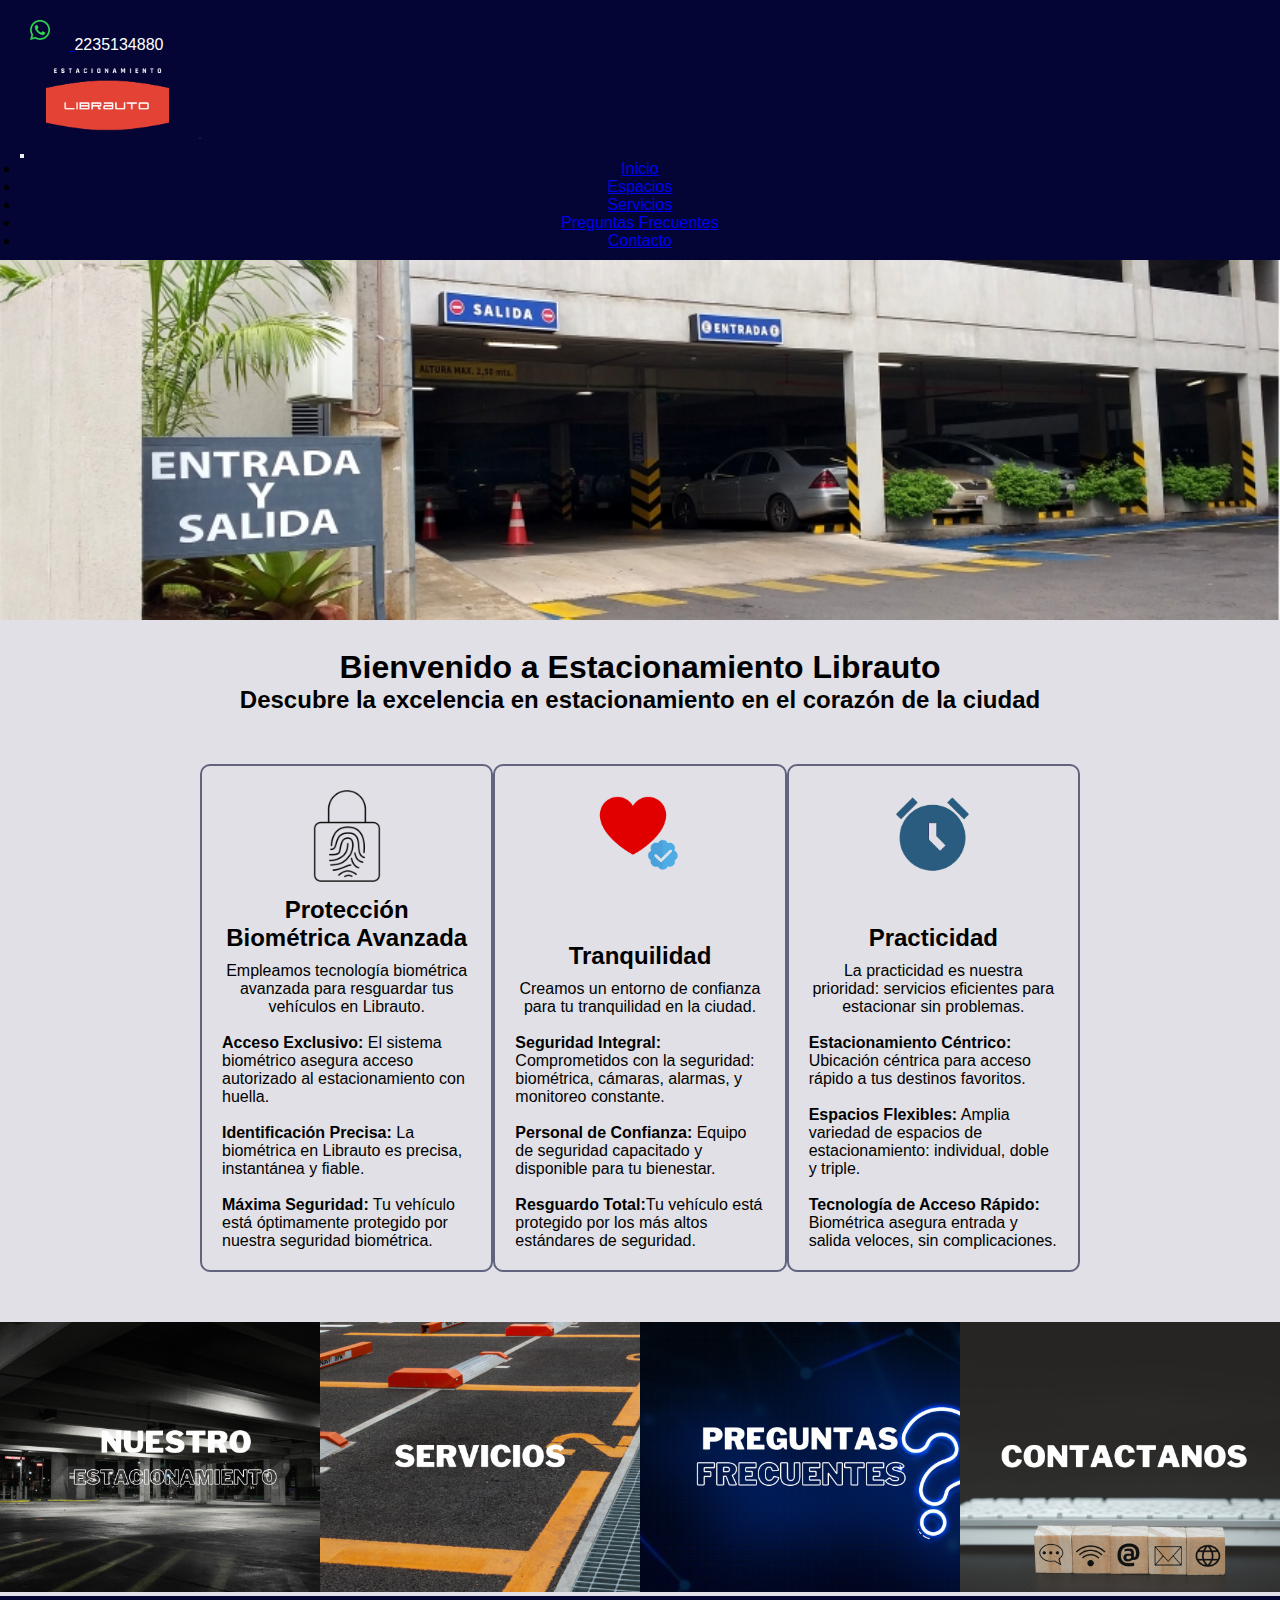
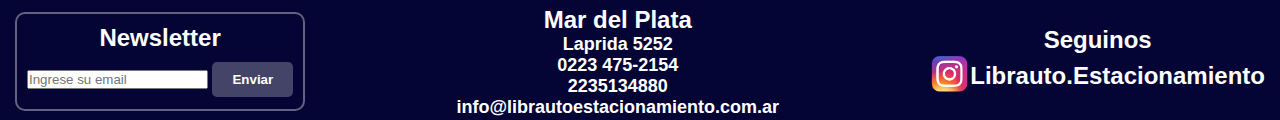
==== commit 0fd77315: "Se corrigio margen blanco que sucedia al plegar el acordeon de FAQ, y se cambio en menu desplegable " ====
--- a/index.html
+++ b/index.html
@@ -5,10 +5,8 @@
     <meta name="viewport" content="width=device-width, initial-scale=1.0">
     <link href="https://cdn.jsdelivr.net/npm/bootstrap@5.3.2/dist/css/bootstrap.min.css" rel="stylesheet" integrity="sha384-T3c6CoIi6uLrA9TneNEoa7RxnatzjcDSCmG1MXxSR1GAsXEV/Dwwykc2MPK8M2HN" crossorigin="anonymous">
     <title>Inicio - Estacionamiento Librauto</title>
-    <meta name="description" content="Librauto Estacionamiento, tu opción en el corazón de la ciudad con tecnología de seguridad de última generación y espacios simples, dobles y triples. Estaciona con confianza y comodidad.">
-    <meta name="keywords" content="Estacionamiento en el centro de la ciudad, Estacionamiento moderno, Seguridad de estacionamiento, Tecnología de seguridad, Espacios de estacionamiento simples, Estacionamiento doble y triple, Estacionamiento conveniente, Estacionamiento de alta tecnología, Estacionamiento en Mar del Plata, Aparcamiento seguro, Reserva de estacionamiento, Estacionamiento de vanguardia, Estacionamiento conveniente en la ciudad, Estacionamiento cercano a Mar del Plata, Estacionamiento urbano.">
     <link rel="shortcut icon" href="favicon.ico" type="image/x-icon">
-    <link rel="stylesheet" href="./styles/styles.css">
+    <link rel="stylesheet" href="./css/styles.css">
     <link rel="stylesheet" href="https://cdnjs.cloudflare.com/ajax/libs/animate.css/4.1.1/animate.min.css"
   />
 </head>
@@ -43,7 +41,7 @@
                         <a class="nav-link" href="./pages/Servicios.html">Servicios</a>
                     </li>
                     <li class="nav-item">
-                        <a class="nav-link" href="./pages/FAQ.html">FAQ</a>
+                        <a class="nav-link" href="./pages/FAQ.html">Preguntas Frecuentes</a>
                     </li>
                     <li class="nav-item">
                         <a class="nav-link" href="./pages/Contacto.html">Contacto</a>
--- a/css/styles.css
+++ b/css/styles.css
@@ -0,0 +1,482 @@
+@charset "UTF-8";
+* {
+  padding: 0;
+  margin: 0;
+  box-sizing: border-box;
+}
+
+body {
+  font-family: "Roboto", sans-serif;
+}
+
+.navbar-custom {
+  background-color: #040534;
+  padding: 10px 20px;
+}
+.navbar-custom .offcanvas-body {
+  background-color: #040534;
+}
+.navbar-custom .offcanvas-body ul.navbar-nav {
+  text-align: center;
+}
+.navbar-custom .offcanvas-header {
+  background-color: #040534;
+}
+.navbar-custom div .navbar-toggler {
+  border: 1px solid #040534;
+  border-radius: 2px;
+}
+.navbar-custom .logoprincipal {
+  height: auto;
+  width: 175px;
+}
+.navbar-custom .logowhatsapp {
+  width: 40px;
+  height: 40px;
+  margin-right: 10px;
+}
+.navbar-custom .logowhatsapp:hover {
+  animation: pulse 0.5s infinite;
+}
+.navbar-custom .telefono {
+  text-decoration: none;
+  color: #fff;
+}
+
+@keyframes pulse {
+  0% {
+    transform: scale(1);
+  }
+  50% {
+    transform: scale(3);
+  }
+  100% {
+    transform: scale(1);
+  }
+}
+/* Diseño footer */
+.footer {
+  background-color: #040534;
+  padding: 10px 15px 2px 15px;
+  color: #fff;
+}
+.footer .div-footer {
+  display: flex;
+  justify-content: space-between;
+  align-items: center;
+}
+.footer .div-footer article h4, .footer .div-footer article h3 {
+  font-size: large;
+}
+.footer .div-footer article h2 {
+  font-size: 1.5rem;
+}
+.footer .div-footer .contacto {
+  text-align: center;
+}
+.footer .div-footer .redes-sociales {
+  text-align: center;
+}
+.footer .div-footer .redes-sociales h2 {
+  text-align: center;
+}
+.footer .div-footer .redes-sociales .redes-content {
+  display: flex;
+  align-items: center;
+  justify-content: center;
+}
+.footer .div-footer .redes-sociales .redes-content h3 {
+  margin-right: 10px;
+}
+.footer .div-footer .redes-sociales .redes-content img {
+  height: 40px;
+  width: 40px;
+}
+.footer .div-footer .redes-sociales .redes-content .instagramuser {
+  text-decoration: none;
+  color: #fff;
+}
+
+.newsletter {
+  border: 2px solid #626380;
+  border-radius: 10px;
+  padding: 10px;
+  max-width: fit-content;
+  text-align: left;
+}
+.newsletter h2 {
+  text-align: center;
+}
+.newsletter .newsletter-form input[type=email] {
+  margin-bottom: 10px;
+}
+.newsletter .newsletter-form .boton-enviar-newslleter {
+  background-color: #434467;
+  color: #fff;
+  padding: 10px 20px;
+  text-decoration: none;
+  border-radius: 5px;
+  font-weight: bold;
+  cursor: pointer;
+  margin: 10px auto 0;
+  border: #040534;
+}
+.newsletter .newsletter-form .boton-enviar-newslleter:hover {
+  background-color: #23244D;
+}
+
+/* Estilos del main de index.html*/
+.main {
+  background-color: #E0E0E6;
+  text-align: center;
+}
+.main img {
+  width: 100%;
+  max-height: 40vh;
+  height: auto;
+  object-fit: cover;
+}
+.main .titulo {
+  padding-top: 25px;
+}
+.main .articulos-content {
+  display: flex;
+  justify-content: space-between;
+  padding: 50px 200px 50px 200px;
+}
+.main .article {
+  border: 2px solid #626380;
+  border-radius: 10px;
+  padding: 20px;
+  flex: 1;
+  max-width: 300px;
+  text-align: center;
+}
+.main .custom-card {
+  border: 2px solid #626380;
+  border-radius: 10px;
+  background-color: transparent;
+  padding: 20px;
+  flex: 1;
+  max-width: 300px;
+  text-align: center;
+  display: flex;
+  flex-direction: column;
+  justify-content: space-between;
+  align-items: center;
+}
+.main .custom-card img {
+  max-width: 100px;
+  display: block;
+  margin: 0 auto 10px;
+}
+.main .custom-card .card-title {
+  font-size: 1.5rem;
+  margin: 0 0 10px;
+  text-align: center;
+  flex: 1;
+}
+.main .custom-card ul {
+  list-style: none;
+  padding: 0;
+  text-align: left;
+}
+.main .custom-card .card-body-custom {
+  padding: 0%;
+}
+.main .links {
+  display: flex;
+  width: 100%;
+}
+.main .links a {
+  flex: 1;
+}
+.main .links img {
+  width: 100%;
+  height: 30vh;
+  object-fit: cover;
+}
+
+/* Estilos del main de espacios.html*/
+.main-espacios {
+  background-color: #E0E0E6;
+  padding-bottom: 10px;
+}
+.main-espacios img {
+  width: 100%;
+  max-height: 40vh;
+  height: auto;
+  object-fit: cover;
+}
+.main-espacios ul {
+  list-style: none;
+  text-align: center;
+}
+.main-espacios h1 {
+  text-align: center;
+  font-size: 35px;
+}
+.main-espacios #carouselExampleIndicators {
+  max-width: 800px;
+  margin: 0 auto;
+}
+.main-espacios .carousel-item img {
+  width: 400px;
+  height: 500px;
+  object-fit: cover;
+}
+.main-espacios .container-button {
+  text-align: center;
+}
+.main-espacios .container-button .custom-button {
+  background-color: #434467;
+  color: #fff;
+  padding: 10px 20px;
+  text-decoration: none;
+  border-radius: 5px;
+  font-weight: bold;
+  cursor: pointer;
+  margin: 10px auto 0;
+  border: #040534;
+}
+.main-espacios .container-button .custom-button:hover {
+  background-color: #23244D;
+}
+
+/* Estilos de Servicios.html*/
+.main-servicios {
+  background-color: #E0E0E6;
+  padding-bottom: 20px;
+}
+.main-servicios img {
+  width: 100%;
+  max-height: 40vh;
+  height: auto;
+  object-fit: cover;
+}
+.main-servicios h1, .main-servicios h3 {
+  text-align: center;
+}
+.main-servicios .services {
+  display: flex;
+  flex-wrap: wrap;
+  justify-content: space-evenly;
+  align-items: center;
+  margin: 0px 15px 0px 15px;
+  gap: 10px;
+}
+.main-servicios .services .card {
+  border: 2px solid #626380;
+  border-radius: 10px;
+  padding: 20px;
+  background-color: transparent;
+}
+.main-servicios .services ul {
+  list-style: none;
+  padding-left: 0;
+  padding-top: 5px;
+}
+.main-servicios .custom-card-services {
+  height: 225px;
+}
+.main-servicios .custom-card-services .center-img {
+  max-width: 100px;
+  display: block;
+  margin: 0 auto 10px;
+}
+.main-servicios .custom-card-services .card-body {
+  padding: 5px 0px 5px 0px;
+}
+.main-servicios .custom-card-services .card-body .card-text {
+  text-align: center;
+}
+
+/* Estilos del FAQ*/
+.grid-container-faq {
+  display: grid;
+  height: 100vh;
+}
+.grid-container-faq .main-faq {
+  background-color: #E0E0E6;
+  padding: 60px 0px 100px 0px;
+}
+.grid-container-faq .main-faq .tittle-faq {
+  text-align: center;
+  padding: 0px 0px 35px 50px;
+  color: #040534;
+}
+.grid-container-faq .main-faq .tittle-faq .faq {
+  text-align: left;
+  padding-left: 15px;
+  padding-right: 15px;
+}
+.grid-container-faq .main-faq .tittle-faq .faq h2 {
+  font-size: 24px;
+  padding-left: 15px;
+}
+.grid-container-faq .main-faq .tittle-faq .faq .custom-accordion {
+  border-radius: 10px;
+  margin-bottom: 10px;
+  padding-left: 0;
+}
+.grid-container-faq .main-faq .tittle-faq .faq .custom-accordion .accordion-item {
+  border-radius: 10px;
+  margin-bottom: 10px;
+}
+.grid-container-faq .main-faq .tittle-faq .faq .custom-accordion .accordion-header-custom {
+  padding-left: 0;
+}
+
+/*Estilos de Contactos*/
+.main-contact {
+  background-color: #E0E0E6;
+  display: flex;
+  flex-direction: row;
+  align-items: center;
+  justify-content: space-around;
+  gap: 10px;
+  padding: 130px 10px 20px 10px;
+}
+.main-contact form {
+  background-color: #fff;
+  padding: 20px;
+  border-radius: 10px;
+  display: flex;
+  flex-direction: column;
+  gap: 10px;
+}
+.main-contact form label {
+  font-weight: bold;
+}
+.main-contact form input[type=text],
+.main-contact form input[type=tel],
+.main-contact form input[type=email],
+.main-contact form textarea {
+  padding: 10px;
+  border: 1px solid #ccc;
+  border-radius: 5px;
+}
+.main-contact form input[type=submit],
+.main-contact form input[type=reset] {
+  background-color: #434467;
+  color: #fff;
+  padding: 10px 20px;
+  text-decoration: none;
+  border-radius: 5px;
+  font-weight: bold;
+  cursor: pointer;
+  border: #040534;
+}
+.main-contact form input[type=submit]:hover,
+.main-contact form input[type=reset]:hover {
+  background-color: #23244D;
+}
+
+/* Estilos comunes para tamaños de pantalla entre 300px y 862px */
+/*Media query*/
+@media (max-width: 862px) and (min-width: 300px) {
+  /*Header*/
+  .navbar-custom .navbar-brand {
+    display: block;
+    text-align: center;
+    margin-top: 10px;
+  }
+  .navbar-custom .navbar-toggler {
+    display: block;
+    text-align: center;
+    margin-top: 10px;
+  }
+  .navbar-custom .d-flex.align-items-center {
+    flex-direction: column;
+    justify-content: center;
+    text-align: center;
+  }
+  .navbar-custom .container-fluid {
+    display: flex;
+    flex-wrap: nowrap;
+    justify-content: space-around;
+  }
+  .navbar-custom .logoprincipal {
+    height: auto;
+    width: 155px;
+    margin: 0px auto;
+  }
+  .navbar-custom .telefono {
+    font-size: 0.7rem;
+  }
+  /* Media query main index*/
+  .main .articulos-content {
+    padding: 10px;
+    gap: 5px;
+  }
+  .main .articulos-content .custom-card .card-body-custom {
+    font-size: x-small;
+    padding: 10px 2px 0px 2px;
+  }
+  .main .articulos-content .custom-card .card-body-custom h5 {
+    font-size: small;
+  }
+  .main .links img {
+    height: auto;
+  }
+  /* Media query para FAQ*/
+  .main-faq {
+    padding-top: 35px;
+  }
+  .tittle-faq {
+    padding: 0px 0px 20px 10px;
+  }
+  .main-contact {
+    display: block;
+  }
+  /* Media query footer */
+  .footer .div-footer {
+    display: flex;
+    flex-direction: column;
+  }
+  .footer .div-footer article {
+    text-align: center;
+  }
+  .footer .div-footer article h2 {
+    margin-bottom: 0;
+  }
+  .footer .div-footer article h4 {
+    font-size: medium;
+  }
+  .footer .div-footer article input {
+    padding-top: 5px;
+    padding-bottom: 5px;
+  }
+  .footer .div-footer article .newsletter-form .boton-enviar-newslleter {
+    margin: 0;
+  }
+  .footer .div-footer .redes-sociales h2 {
+    font-size: medium;
+  }
+  /*Media query FAQ*/
+  .grid-container-faq .main-faq {
+    padding-top: 35px;
+  }
+  .grid-container-faq .main-faq .tittle-faq {
+    padding: 0px 35px 20px 10px;
+  }
+  .grid-container-faq .main-faq .faq {
+    padding-left: 5px;
+    padding-right: 5px;
+  }
+  .iframe {
+    width: 100%;
+    height: 100vh;
+  }
+}
+@media (max-width: 862px) and (min-width: 300px) and (max-width: 352px) and (min-width: 300px) {
+  .navbar-custom .container-fluid {
+    padding-right: 0px;
+    padding-left: 0px;
+  }
+  .navbar-custom .navbar-custom {
+    padding: 5px 5px;
+  }
+}
+
+/*# sourceMappingURL=styles.css.map */
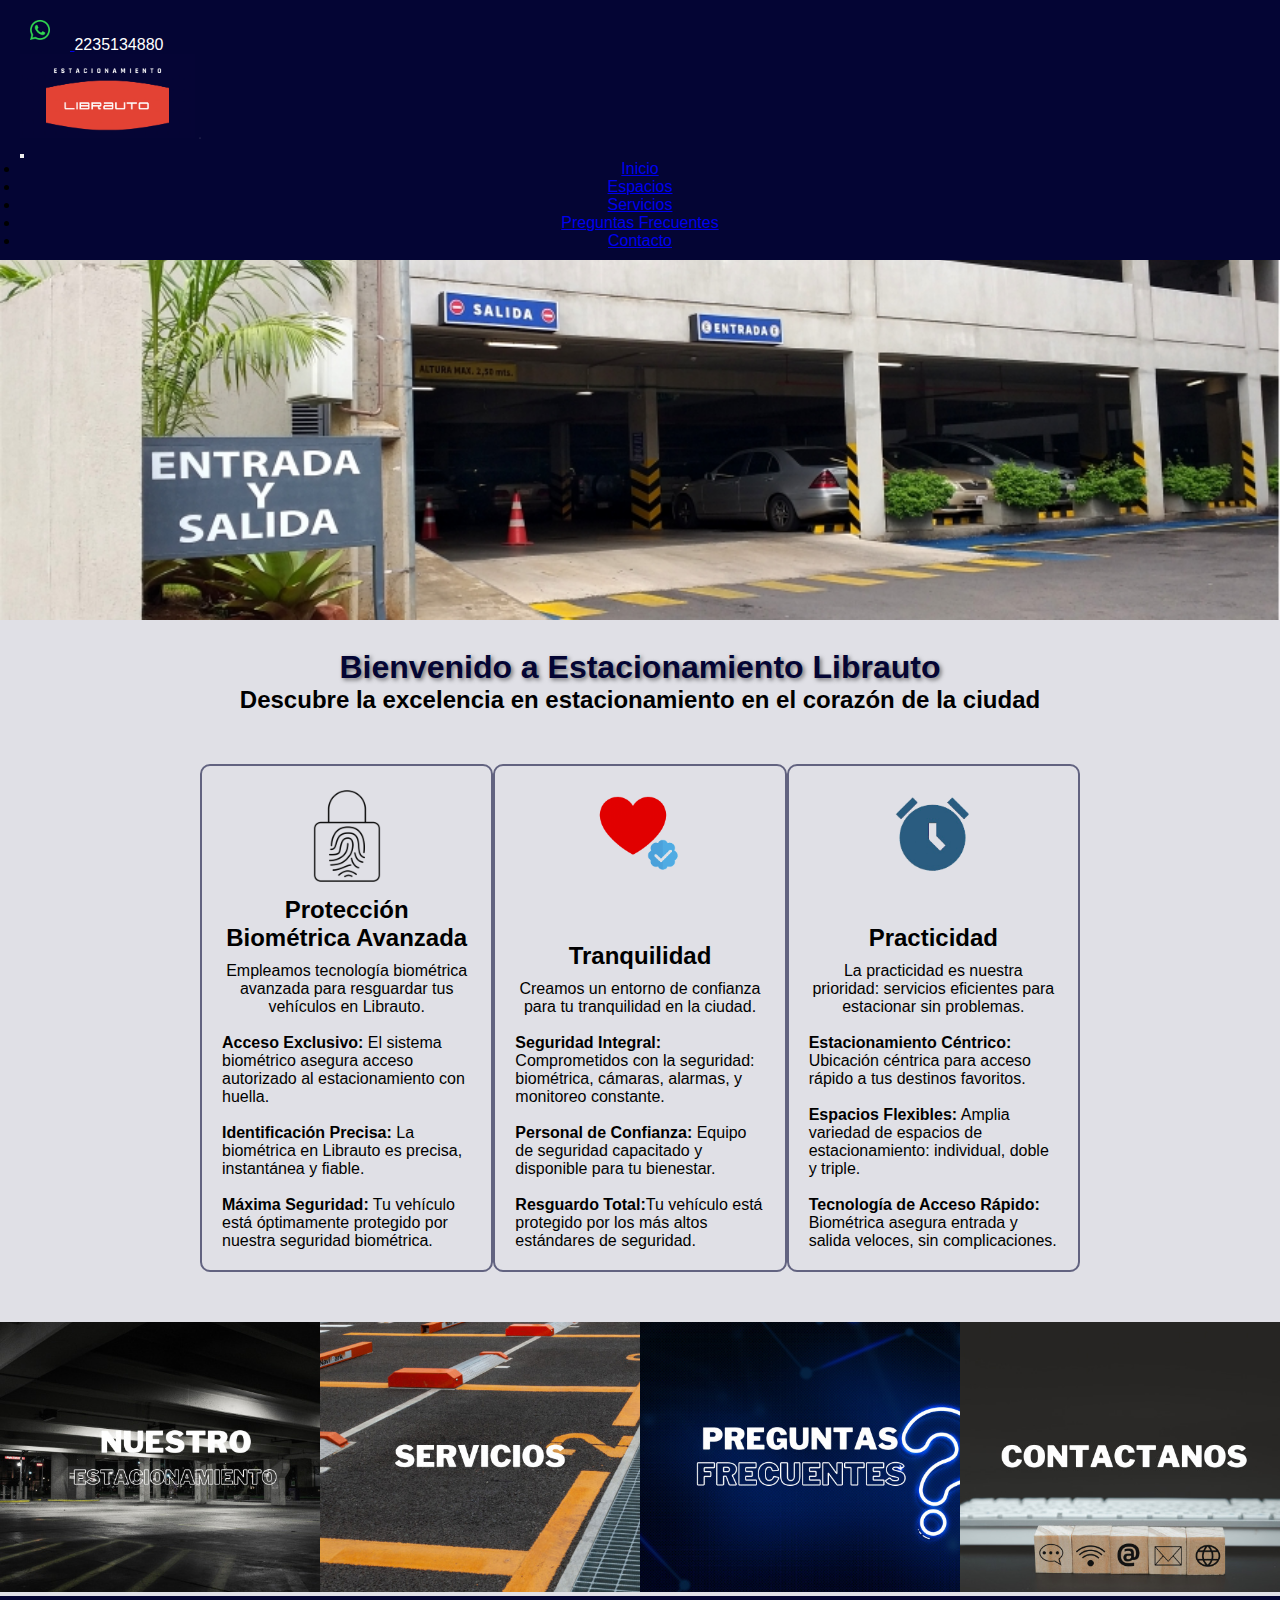
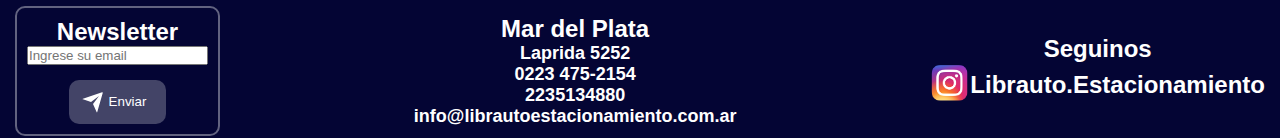
==== commit c1a5c8bc: "se cambio boton de enviar en footer" ====
--- a/index.html
+++ b/index.html
@@ -5,6 +5,8 @@
     <meta name="viewport" content="width=device-width, initial-scale=1.0">
     <link href="https://cdn.jsdelivr.net/npm/bootstrap@5.3.2/dist/css/bootstrap.min.css" rel="stylesheet" integrity="sha384-T3c6CoIi6uLrA9TneNEoa7RxnatzjcDSCmG1MXxSR1GAsXEV/Dwwykc2MPK8M2HN" crossorigin="anonymous">
     <title>Inicio - Estacionamiento Librauto</title>
+    <meta name="description" content="Librauto Estacionamiento, tu opción en el corazón de la ciudad con tecnología de seguridad de última generación y espacios simples, dobles y triples. Estaciona con confianza y comodidad.">
+    <meta name="keywords" content="Estacionamiento en el centro de la ciudad, Estacionamiento moderno, Seguridad de estacionamiento, Tecnología de seguridad, Espacios de estacionamiento simples, Estacionamiento doble y triple, Estacionamiento conveniente, Estacionamiento de alta tecnología, Estacionamiento en Mar del Plata, Aparcamiento seguro, Reserva de estacionamiento, Estacionamiento de vanguardia, Estacionamiento conveniente en la ciudad, Estacionamiento cercano a Mar del Plata, Estacionamiento urbano.">
     <link rel="shortcut icon" href="favicon.ico" type="image/x-icon">
     <link rel="stylesheet" href="./css/styles.css">
     <link rel="stylesheet" href="https://cdnjs.cloudflare.com/ajax/libs/animate.css/4.1.1/animate.min.css"
@@ -112,7 +114,24 @@
                 <h2>Newsletter</h2>
                 <form action="" class="newsletter-form">
                     <input type="email" placeholder="Ingrese su email">
-                    <input type="submit" value="Enviar" class="boton-enviar-newslleter">
+                    <button>
+                        <div class="svg-wrapper-1">
+                          <div class="svg-wrapper">
+                            <svg
+                              xmlns="http://www.w3.org/2000/svg"
+                              viewBox="0 0 24 24"
+                              width="24"
+                              height="24"
+                            ><path fill="none" d="M0 0h24v24H0z"></path>
+                              <path
+                                fill="currentColor"
+                                d="M1.946 9.315c-.522-.174-.527-.455.01-.634l19.087-6.362c.529-.176.832.12.684.638l-5.454 19.086c-.15.529-.455.547-.679.045L12 14l6-8-8 6-8.054-2.685z"
+                              ></path>
+                            </svg>
+                          </div>
+                        </div>
+                        <span>Enviar</span>
+                      </button>
                 </form>
             </article>
             <article class="contacto">
--- a/css/styles.css
+++ b/css/styles.css
@@ -9,6 +9,31 @@
   font-family: "Roboto", sans-serif;
 }
 
+body::-webkit-scrollbar {
+  width: 10px;
+}
+
+body::-webkit-scrollbar-track {
+  background: #E0E0E6;
+}
+
+body::-webkit-scrollbar-thumb {
+  background-color: #040534;
+  border-radius: 20px;
+  border: 3px solid #E0E0E6;
+}
+
+@keyframes pulse {
+  0% {
+    transform: scale(1);
+  }
+  50% {
+    transform: scale(3);
+  }
+  100% {
+    transform: scale(1);
+  }
+}
 .navbar-custom {
   background-color: #040534;
   padding: 10px 20px;
@@ -36,24 +61,13 @@
   margin-right: 10px;
 }
 .navbar-custom .logowhatsapp:hover {
-  animation: pulse 0.5s infinite;
+  animation: pulse 1s infinite;
 }
 .navbar-custom .telefono {
   text-decoration: none;
   color: #fff;
 }
 
-@keyframes pulse {
-  0% {
-    transform: scale(1);
-  }
-  50% {
-    transform: scale(3);
-  }
-  100% {
-    transform: scale(1);
-  }
-}
 /* Diseño footer */
 .footer {
   background-color: #040534;
@@ -110,21 +124,61 @@
 .newsletter .newsletter-form input[type=email] {
   margin-bottom: 10px;
 }
-.newsletter .newsletter-form .boton-enviar-newslleter {
-  background-color: #434467;
-  color: #fff;
+.newsletter .newsletter-form button {
+  background: #434467;
+  color: white;
   padding: 10px 20px;
-  text-decoration: none;
-  border-radius: 5px;
-  font-weight: bold;
+  padding-left: 12px;
+  margin: 5px auto 0;
+  display: flex;
+  align-items: center;
+  border: none;
+  border-radius: 10px;
+  overflow: hidden;
+  transition: all 0.2s;
   cursor: pointer;
-  margin: 10px auto 0;
-  border: #040534;
-}
-.newsletter .newsletter-form .boton-enviar-newslleter:hover {
-  background-color: #23244D;
-}
-
+}
+.newsletter .newsletter-form button :hover .svg-wrapper {
+  animation: fly-1 0.6s ease-in-out infinite alternate;
+}
+.newsletter .newsletter-form button span {
+  display: block;
+  margin-left: 0.3em;
+  transition: all 0.3s ease-in-out;
+}
+.newsletter .newsletter-form button span :hover {
+  transform: translateX(5em);
+}
+.newsletter .newsletter-form button svg {
+  display: block;
+  transform-origin: center center;
+  transition: transform 0.3s ease-in-out;
+}
+.newsletter .newsletter-form button:hover svg {
+  transform: translateX(1.2em) rotate(45deg) scale(1.1);
+}
+.newsletter .newsletter-form button:hover span {
+  transform: translateX(5em);
+}
+.newsletter .newsletter-form button:active {
+  transform: scale(0.95);
+}
+@keyframes fly-1 {
+  from {
+    transform: translateY(0.1em);
+  }
+  to {
+    transform: translateY(-0.1em);
+  }
+}
+
+/*.boton-enviar-newslleter  {
+            @include boton;
+            margin: 10px auto 0;
+            border: $color-fondo;
+            &:hover {
+                background-color: $color-boton-hover;
+            }*/
 /* Estilos del main de index.html*/
 .main {
   background-color: #E0E0E6;
@@ -139,6 +193,10 @@
 .main .titulo {
   padding-top: 25px;
 }
+.main .titulo h1 {
+  text-shadow: 2px 2px 4px rgba(0, 0, 0, 0.5019607843);
+  color: #040534;
+}
 .main .articulos-content {
   display: flex;
   justify-content: space-between;
@@ -215,6 +273,8 @@
 .main-espacios h1 {
   text-align: center;
   font-size: 35px;
+  text-shadow: 2px 2px 4px rgba(0, 0, 0, 0.5019607843);
+  color: #040534;
 }
 .main-espacios #carouselExampleIndicators {
   max-width: 800px;
@@ -254,7 +314,12 @@
   height: auto;
   object-fit: cover;
 }
-.main-servicios h1, .main-servicios h3 {
+.main-servicios h1 {
+  text-align: center;
+  text-shadow: 2px 2px 4px rgba(0, 0, 0, 0.5019607843);
+  color: #040534;
+}
+.main-servicios h3 {
   text-align: center;
 }
 .main-servicios .services {
@@ -299,6 +364,7 @@
 .grid-container-faq .main-faq {
   background-color: #E0E0E6;
   padding: 60px 0px 100px 0px;
+  text-shadow: 2px 2px 4px rgba(0, 0, 0, 0.5019607843);
 }
 .grid-container-faq .main-faq .tittle-faq {
   text-align: center;
@@ -328,6 +394,15 @@
 }
 
 /*Estilos de Contactos*/
+.contact-tittle {
+  background-color: #E0E0E6;
+  padding-top: 15px;
+  text-align: center;
+  margin: 0;
+  text-shadow: 2px 2px 4px rgba(0, 0, 0, 0.5019607843);
+  color: #040534;
+}
+
 .main-contact {
   background-color: #E0E0E6;
   display: flex;
@@ -335,7 +410,7 @@
   align-items: center;
   justify-content: space-around;
   gap: 10px;
-  padding: 130px 10px 20px 10px;
+  padding: 50px 10px 20px 10px;
 }
 .main-contact form {
   background-color: #fff;
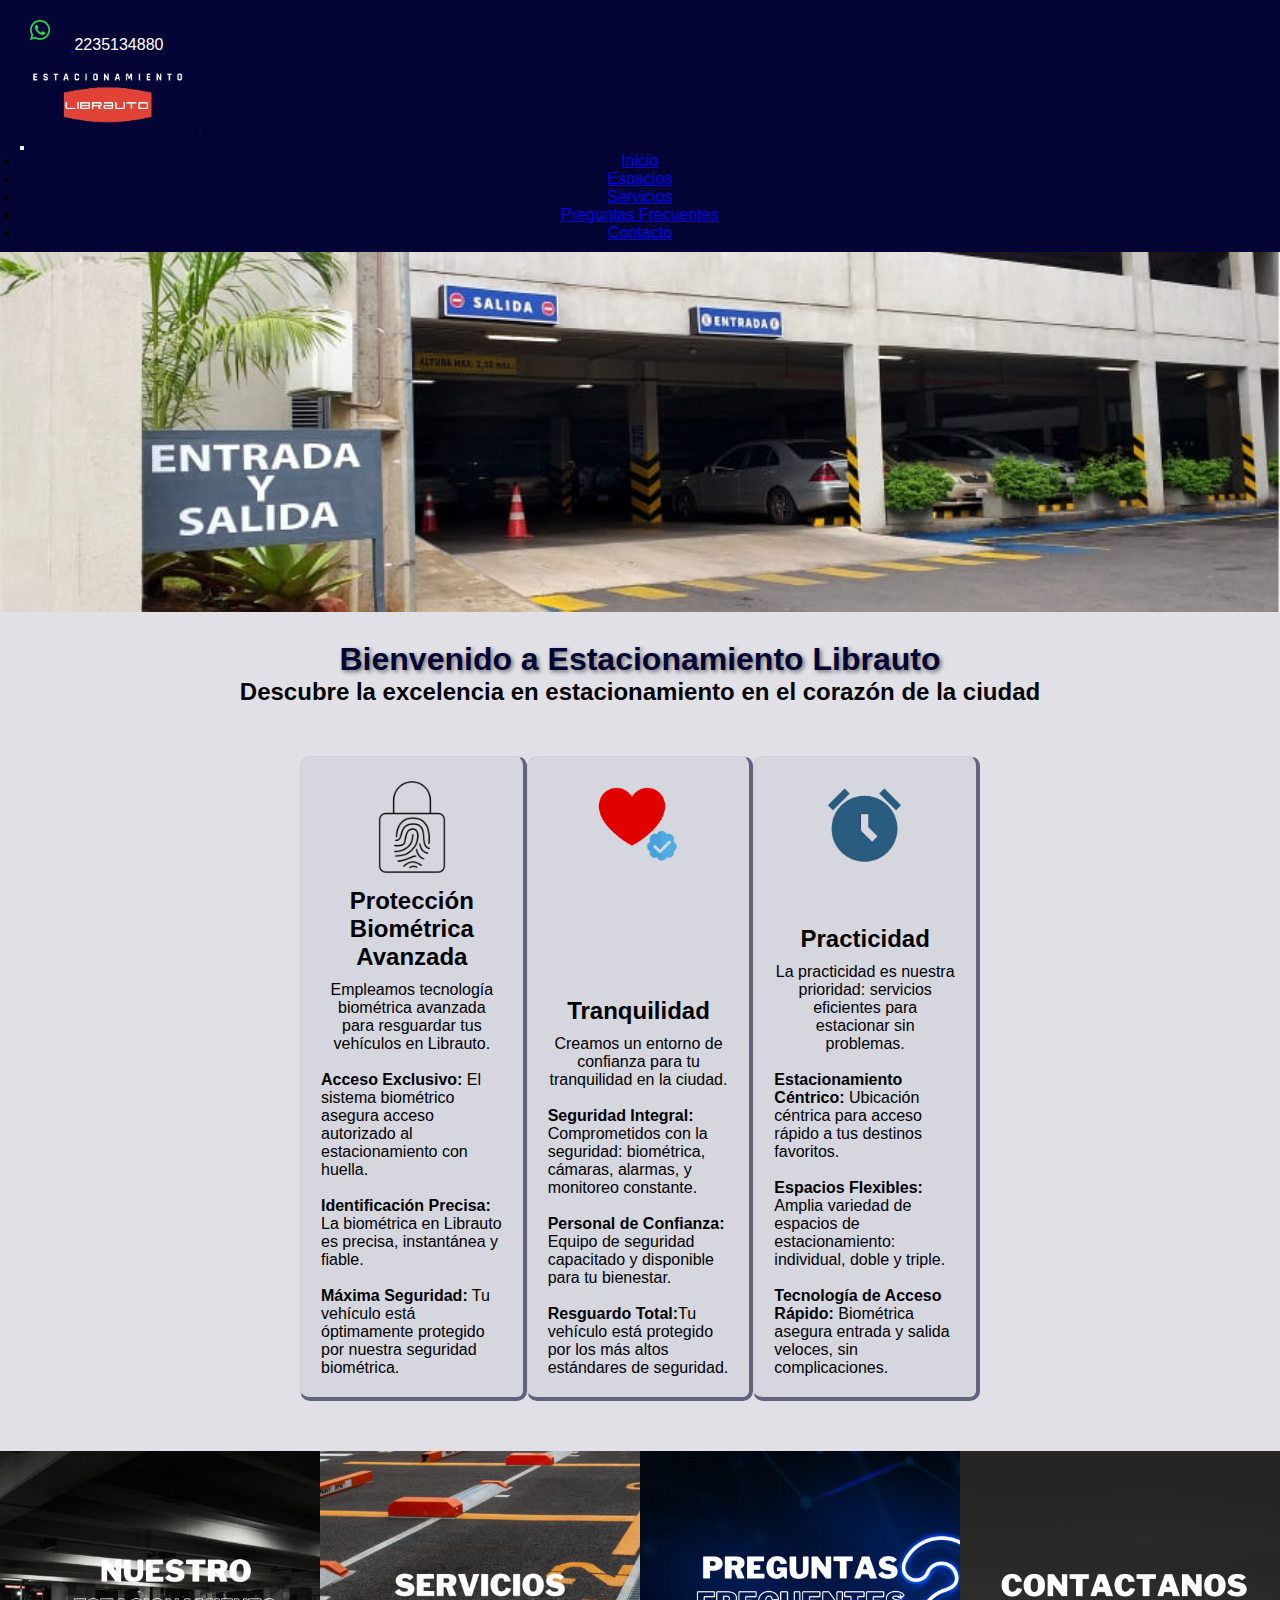
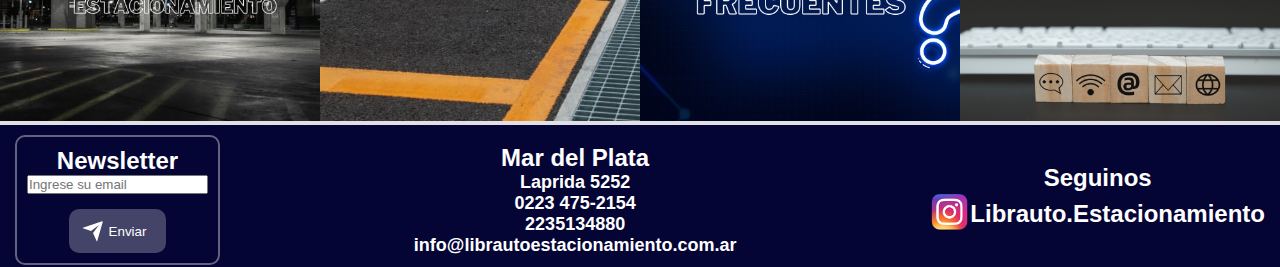
==== commit 43b8409d: "Se modifico bordes de mixing cards, se agrando fuente de card de index" ====
--- a/index.html
+++ b/index.html
@@ -23,7 +23,7 @@
                     </a>
                     <a href="https://api.whatsapp.com/send?phone=+5492235134880&text=¡Hola! Estoy interesado en el servicio." target="_blank" class="telefono">2235134880</a>
                 </div>
-                <a class="navbar-brand" href="#"><img src="./imagenes/Logo principal.png" alt="Logo de Estacionamiento" class="logoprincipal"></a>
+                <a class="navbar-brand" href="#"><img src="./imagenes/Logo principal.jpg" alt="Logo de Estacionamiento" class="logoprincipal"></a>
                 <button class="navbar-toggler" type="button" data-bs-toggle="offcanvas" data-bs-target="#offcanvasDarkNavbar" aria-controls="offcanvasDarkNavbar" aria-label="Toggle navigation">
                     <span class="navbar-toggler-icon"></span>
                 </button>
--- a/css/styles.css
+++ b/css/styles.css
@@ -183,6 +183,7 @@
 .main {
   background-color: #E0E0E6;
   text-align: center;
+  min-height: calc(100vh - 113.65px - 167.17px);
 }
 .main img {
   width: 100%;
@@ -200,7 +201,7 @@
 .main .articulos-content {
   display: flex;
   justify-content: space-between;
-  padding: 50px 200px 50px 200px;
+  margin: 50px 300px 50px 300px;
 }
 .main .article {
   border: 2px solid #626380;
@@ -211,9 +212,13 @@
   text-align: center;
 }
 .main .custom-card {
-  border: 2px solid #626380;
-  border-radius: 10px;
-  background-color: transparent;
+  background-color: rgba(98, 99, 128, 0.08);
+  border-bottom: 4px solid #626380;
+  border-right: 4px solid #626380;
+  border-top: 1px solid rgba(98, 99, 128, 0.08);
+  border-left: 1px solid rgba(98, 99, 128, 0.08);
+  border-radius: 10px;
+  transition: border 0.2s;
   padding: 20px;
   flex: 1;
   max-width: 300px;
@@ -225,7 +230,7 @@
 }
 .main .custom-card img {
   max-width: 100px;
-  display: block;
+  display: flex;
   margin: 0 auto 10px;
 }
 .main .custom-card .card-title {
@@ -259,6 +264,7 @@
 .main-espacios {
   background-color: #E0E0E6;
   padding-bottom: 10px;
+  min-height: calc(100vh - 113.65px - 167.17px);
 }
 .main-espacios img {
   width: 100%;
@@ -266,14 +272,44 @@
   height: auto;
   object-fit: cover;
 }
-.main-espacios ul {
-  list-style: none;
-  text-align: center;
-}
 .main-espacios h1 {
-  text-align: center;
   font-size: 35px;
+  text-align: center;
+  color: #040534;
   text-shadow: 2px 2px 4px rgba(0, 0, 0, 0.5019607843);
+  margin-bottom: 20px;
+  margin-top: 15px;
+}
+.main-espacios .titulo {
+  text-align: center;
+  padding: 20px;
+  display: flex;
+  gap: 15px;
+}
+.main-espacios .titulo article {
+  background-color: rgba(98, 99, 128, 0.08);
+  border-bottom: 4px solid #626380;
+  border-right: 4px solid #626380;
+  border-top: 1px solid rgba(98, 99, 128, 0.08);
+  border-left: 1px solid rgba(98, 99, 128, 0.08);
+  border-radius: 10px;
+  transition: border 0.2s;
+  padding: 5px;
+  margin-bottom: 20px;
+}
+.main-espacios .titulo article:hover {
+  border-top: 4px solid #626380;
+  border-left: 4px solid #626380;
+  border-bottom: 1px solid rgba(98, 99, 128, 0.08);
+  border-right: 1px solid rgba(98, 99, 128, 0.08);
+  border-radius: 10px;
+}
+.main-espacios .titulo article h2 {
+  font-size: 24px;
+  color: #040534;
+}
+.main-espacios .titulo article p {
+  font-size: 18px;
   color: #040534;
 }
 .main-espacios #carouselExampleIndicators {
@@ -285,26 +321,57 @@
   height: 500px;
   object-fit: cover;
 }
-.main-espacios .container-button {
-  text-align: center;
-}
-.main-espacios .container-button .custom-button {
+.main-espacios .boton-main {
+  text-align: center;
+  margin-top: 10px;
+}
+.main-espacios .boton-main .btn {
+  position: relative;
+  font-size: 17px;
+  text-align: center;
+  text-transform: uppercase;
+  text-decoration: none;
+  padding: 10px 20px;
+  display: inline-block;
+  border-radius: 5px;
+  transition: all 0.2s;
+  border: none;
+  font-family: sans-serif;
+  font-weight: 500;
+  color: #fff;
   background-color: #434467;
-  color: #fff;
-  padding: 10px 20px;
-  text-decoration: none;
-  border-radius: 5px;
-  font-weight: bold;
-  cursor: pointer;
-  margin: 10px auto 0;
-  border: #040534;
-}
-.main-espacios .container-button .custom-button:hover {
-  background-color: #23244D;
+}
+.main-espacios .boton-main .btn:hover {
+  transform: translateY(-3px);
+  box-shadow: 0 10px 20px rgba(0, 0, 0, 0.2);
+}
+.main-espacios .boton-main .btn:active {
+  transform: translateY(-1px);
+  box-shadow: 0 5px 10px rgba(0, 0, 0, 0.2);
+}
+.main-espacios .boton-main .btn::after {
+  content: "";
+  display: inline-block;
+  height: 100%;
+  width: 100%;
+  border-radius: 100px;
+  position: absolute;
+  top: 0;
+  left: 0;
+  z-index: -1;
+  transition: all 0.4s;
+}
+.main-espacios .boton-main .btn::after {
+  background-color: #434467;
+}
+.main-espacios .boton-main .btn:hover::after {
+  transform: scaleX(1.4) scaleY(1.6);
+  opacity: 0;
 }
 
 /* Estilos de Servicios.html*/
 .main-servicios {
+  min-height: calc(100vh - 113.65px - 167.17px);
   background-color: #E0E0E6;
   padding-bottom: 20px;
 }
@@ -318,9 +385,11 @@
   text-align: center;
   text-shadow: 2px 2px 4px rgba(0, 0, 0, 0.5019607843);
   color: #040534;
+  margin-top: 15px;
 }
 .main-servicios h3 {
   text-align: center;
+  margin: 20px;
 }
 .main-servicios .services {
   display: flex;
@@ -331,10 +400,14 @@
   gap: 10px;
 }
 .main-servicios .services .card {
-  border: 2px solid #626380;
-  border-radius: 10px;
+  background-color: rgba(98, 99, 128, 0.08);
+  border-bottom: 4px solid #626380;
+  border-right: 4px solid #626380;
+  border-top: 1px solid rgba(98, 99, 128, 0.08);
+  border-left: 1px solid rgba(98, 99, 128, 0.08);
+  border-radius: 10px;
+  transition: border 0.2s;
   padding: 20px;
-  background-color: transparent;
 }
 .main-servicios .services ul {
   list-style: none;
@@ -364,7 +437,6 @@
 .grid-container-faq .main-faq {
   background-color: #E0E0E6;
   padding: 60px 0px 100px 0px;
-  text-shadow: 2px 2px 4px rgba(0, 0, 0, 0.5019607843);
 }
 .grid-container-faq .main-faq .tittle-faq {
   text-align: center;
@@ -408,15 +480,16 @@
   display: flex;
   flex-direction: row;
   align-items: center;
-  justify-content: space-around;
-  gap: 10px;
-  padding: 50px 10px 20px 10px;
+  gap: 150px;
+  justify-content: center;
+  padding: 30px 0px 20px 0px;
 }
 .main-contact form {
   background-color: #fff;
   padding: 20px;
   border-radius: 10px;
   display: flex;
+  width: 60vh;
   flex-direction: column;
   gap: 10px;
 }
@@ -447,6 +520,12 @@
   background-color: #23244D;
 }
 
+.iframe {
+  width: 544px;
+  height: 944px;
+  border-radius: 10px;
+}
+
 /* Estilos comunes para tamaños de pantalla entre 300px y 862px */
 /*Media query*/
 @media (max-width: 862px) and (min-width: 300px) {
@@ -481,28 +560,45 @@
   }
   /* Media query main index*/
   .main .articulos-content {
-    padding: 10px;
-    gap: 5px;
-  }
-  .main .articulos-content .custom-card .card-body-custom {
-    font-size: x-small;
-    padding: 10px 2px 0px 2px;
-  }
-  .main .articulos-content .custom-card .card-body-custom h5 {
-    font-size: small;
+    padding: 5px;
+    margin: 0px 5px 0px 5px;
+    gap: 25px;
+    align-items: center;
+  }
+  .main .articulos-content .custom-card {
+    padding: 5px;
+    height: 66vh;
   }
   .main .links img {
     height: auto;
   }
+  /* Media query para Espacios */
+  .main-espacios #carouselExampleIndicators {
+    margin: 0 5px;
+  }
+  .main-espacios .titulo {
+    flex-direction: column;
+    padding: 0px 20px 15px 20px;
+  }
+  .main-espacios .titulo article {
+    margin-bottom: 0px;
+  }
+  .main-espacios .titulo article h2 {
+    font-size: medium;
+  }
+  .main-espacios .titulo article p {
+    font-size: small;
+  }
   /* Media query para FAQ*/
-  .main-faq {
+  .grid-container-faq .main-faq {
     padding-top: 35px;
   }
-  .tittle-faq {
+  .grid-container-faq .main-faq .tittle-faq {
     padding: 0px 0px 20px 10px;
   }
-  .main-contact {
-    display: block;
+  .grid-container-faq .main-faq .faq {
+    padding-left: 5px;
+    padding-right: 5px;
   }
   /* Media query footer */
   .footer .div-footer {
@@ -514,6 +610,7 @@
   }
   .footer .div-footer article h2 {
     margin-bottom: 0;
+    margin-top: 10px;
   }
   .footer .div-footer article h4 {
     font-size: medium;
@@ -525,26 +622,32 @@
   .footer .div-footer article .newsletter-form .boton-enviar-newslleter {
     margin: 0;
   }
+  .footer .div-footer .redes-sociales {
+    margin-bottom: 10px;
+  }
   .footer .div-footer .redes-sociales h2 {
     font-size: medium;
   }
-  /*Media query FAQ*/
-  .grid-container-faq .main-faq {
-    padding-top: 35px;
-  }
-  .grid-container-faq .main-faq .tittle-faq {
-    padding: 0px 35px 20px 10px;
-  }
-  .grid-container-faq .main-faq .faq {
-    padding-left: 5px;
-    padding-right: 5px;
-  }
-  .iframe {
+  /*Media query para contactanos*/
+  .main-contact {
+    display: flex;
+    flex-direction: column;
+    align-items: center;
+  }
+  .main-contact form {
+    margin-left: 2px;
+    margin-right: 52px;
+    margin-bottom: 1px;
+    width: auto;
+  }
+  .main-contact .iframe {
     width: 100%;
     height: 100vh;
-  }
-}
-@media (max-width: 862px) and (min-width: 300px) and (max-width: 352px) and (min-width: 300px) {
+    margin-left: 5px;
+    margin-right: 5px;
+  }
+}
+@media (max-width: 352px) and (min-width: 300px) {
   .navbar-custom .container-fluid {
     padding-right: 0px;
     padding-left: 0px;
@@ -553,5 +656,51 @@
     padding: 5px 5px;
   }
 }
+@media (max-width: 862px) and (min-width: 300px) {
+  .main .articulos-content {
+    flex-direction: column;
+    margin-bottom: 20px;
+  }
+  .main .articulos-content .custom-card .card-body-custom h5 {
+    font-size: medium;
+  }
+  .main .articulos-content .custom-card .card-body-custom p {
+    font-size: small;
+  }
+  .main .articulos-content .custom-card .card-body-custom ul li {
+    font-size: small;
+  }
+}
+@media (max-width: 1100px) and (min-width: 863px) {
+  .main .articulos-content {
+    display: flex;
+    flex-grow: 1;
+    padding: 5px;
+    margin: 0px 5px 0px 5px;
+    gap: 15px;
+    align-items: center;
+  }
+  .main .articulos-content .custom-card {
+    padding: 5px;
+    height: 70vh;
+  }
+  .main .articulos-content .custom-card .card-body-custom {
+    font-size: small;
+    padding: 0px 2px 0px 2px;
+  }
+  .main .articulos-content .custom-card .card-body-custom h5 {
+    font-size: medium;
+    margin: 0px;
+  }
+  .main .articulos-content .custom-card .card-body-custom p {
+    margin: 0px;
+  }
+  .main .links img {
+    height: auto;
+  }
+  .footer .div-footer {
+    gap: 10px;
+  }
+}
 
 /*# sourceMappingURL=styles.css.map */
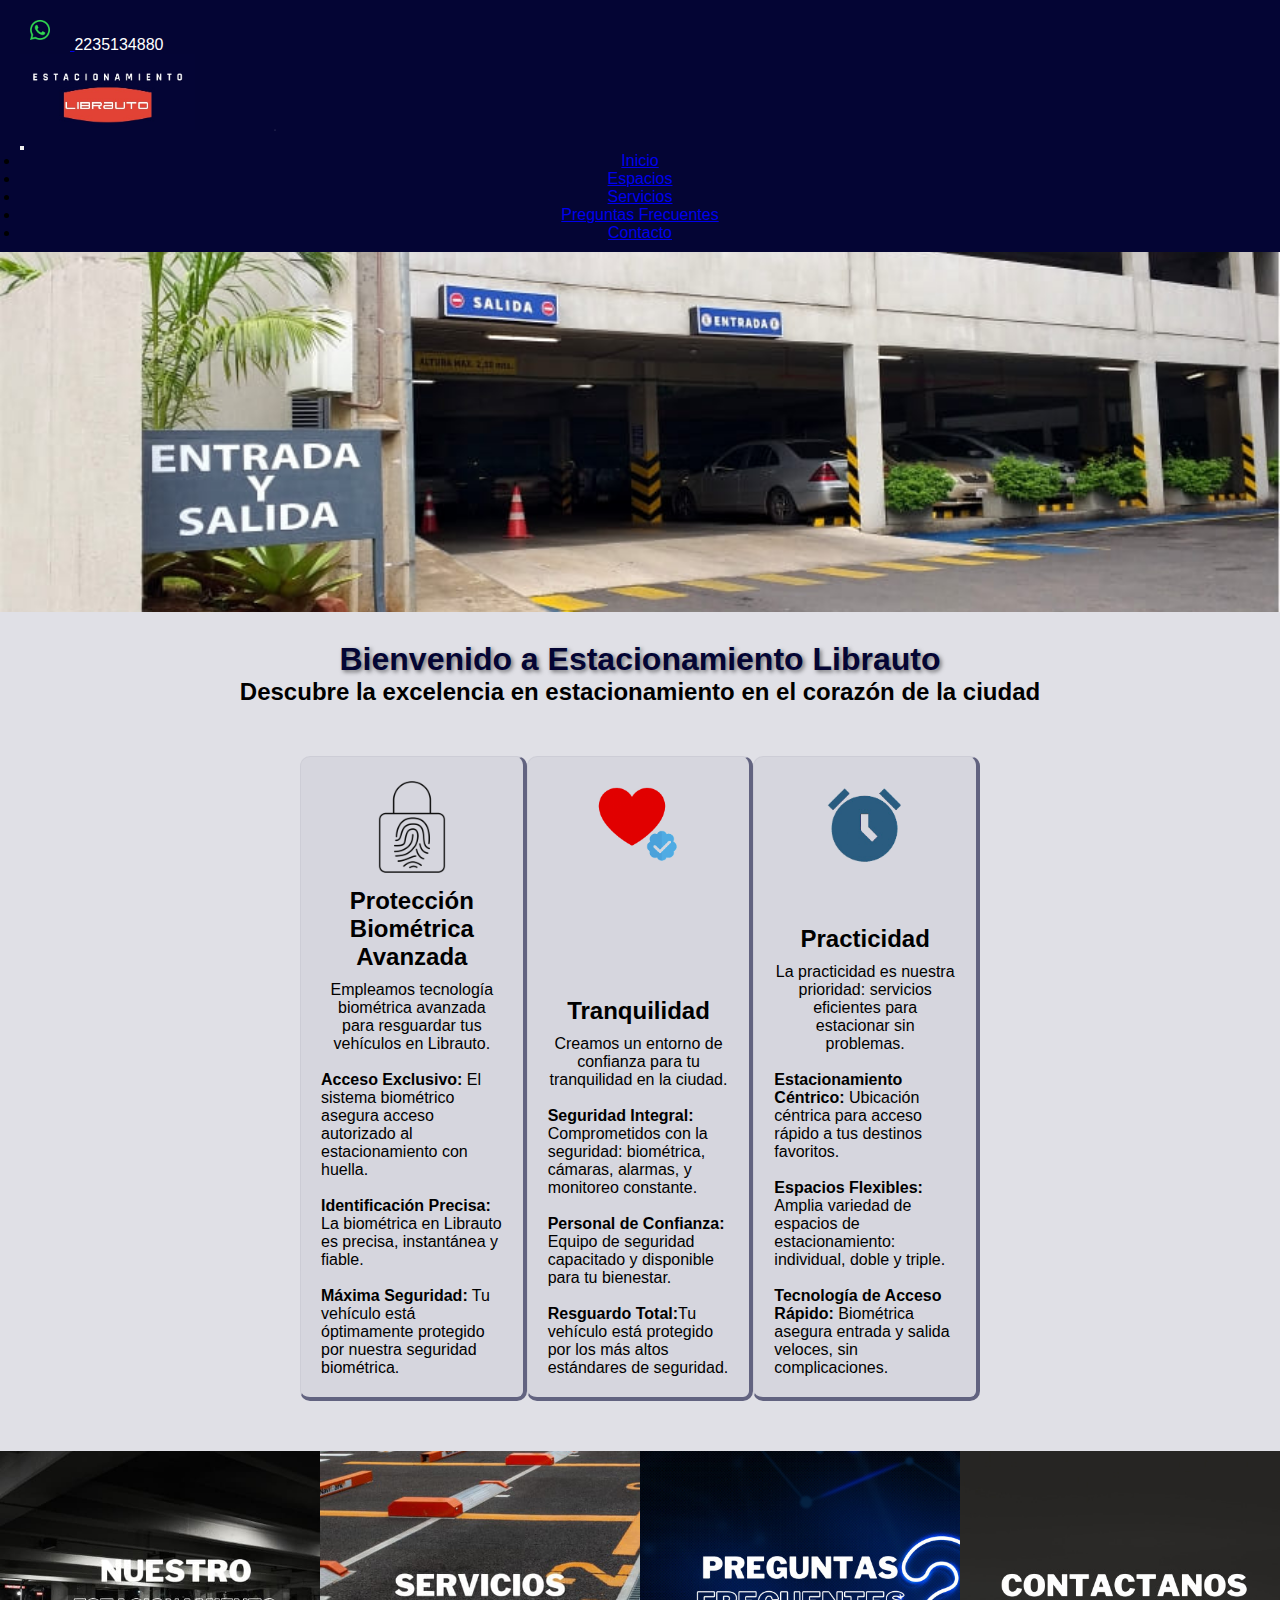
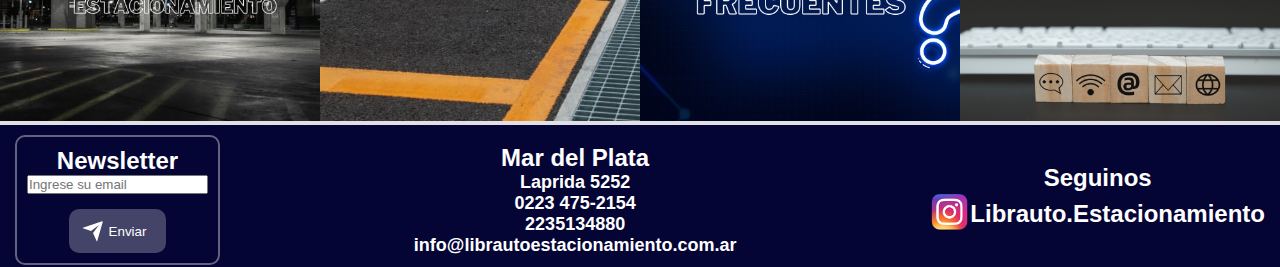
==== commit 497f8cdd: "se agregaron comentarios" ====
--- a/index.html
+++ b/index.html
@@ -110,6 +110,7 @@
      <!-- Footer-->
     <footer class="footer">
         <section class="div-footer">
+           <!-- Newsletter-->
             <article class="newsletter">
                 <h2>Newsletter</h2>
                 <form action="" class="newsletter-form">
@@ -134,6 +135,7 @@
                       </button>
                 </form>
             </article>
+             <!-- Datos de contacto-->
             <article class="contacto">
                 <h2>Mar del Plata</h2>
                 <h4>Laprida 5252</h4>
@@ -141,6 +143,7 @@
                 <h4>2235134880</h4>
                 <h4>info@librautoestacionamiento.com.ar</h4>
             </article>
+             <!-- Redes sociales-->
             <article class="redes-sociales">
                 <h2>Seguinos</h2>
                 <div class="redes-content">
--- a/css/styles.css
+++ b/css/styles.css
@@ -54,6 +54,7 @@
 .navbar-custom .logoprincipal {
   height: auto;
   width: 175px;
+  margin-right: 75px;
 }
 .navbar-custom .logowhatsapp {
   width: 40px;
@@ -438,9 +439,12 @@
   background-color: #E0E0E6;
   padding: 60px 0px 100px 0px;
 }
+.grid-container-faq .main-faq .faq-container {
+  padding: 0px 550px 0px 550px;
+}
 .grid-container-faq .main-faq .tittle-faq {
   text-align: center;
-  padding: 0px 0px 35px 50px;
+  padding: 0px 0px 35px 15px;
   color: #040534;
 }
 .grid-container-faq .main-faq .tittle-faq .faq {
@@ -489,7 +493,7 @@
   padding: 20px;
   border-radius: 10px;
   display: flex;
-  width: 60vh;
+  width: 70vh;
   flex-direction: column;
   gap: 10px;
 }
@@ -589,12 +593,20 @@
   .main-espacios .titulo article p {
     font-size: small;
   }
+  /* Media query para Services*/
+  .main-servicios .services {
+    gap: 25px;
+  }
   /* Media query para FAQ*/
   .grid-container-faq .main-faq {
     padding-top: 35px;
+    padding-bottom: 0px;
+  }
+  .grid-container-faq .main-faq .faq-container {
+    padding: 0px 75px 40px 75px;
   }
   .grid-container-faq .main-faq .tittle-faq {
-    padding: 0px 0px 20px 10px;
+    padding: 0px 5px 20px 5px;
   }
   .grid-container-faq .main-faq .faq {
     padding-left: 5px;
@@ -633,18 +645,17 @@
     display: flex;
     flex-direction: column;
     align-items: center;
+    gap: 50px;
   }
   .main-contact form {
-    margin-left: 2px;
-    margin-right: 52px;
-    margin-bottom: 1px;
-    width: auto;
+    width: 60%;
   }
   .main-contact .iframe {
-    width: 100%;
-    height: 100vh;
+    width: 80%;
+    height: 40vh;
     margin-left: 5px;
     margin-right: 5px;
+    margin-bottom: 25px;
   }
 }
 @media (max-width: 352px) and (min-width: 300px) {
@@ -698,6 +709,13 @@
   .main .links img {
     height: auto;
   }
+  .grid-container-faq .main-faq {
+    padding-top: 35px;
+    padding-bottom: 0px;
+  }
+  .grid-container-faq .main-faq .faq-container {
+    padding: 0px 75px 40px 75px;
+  }
   .footer .div-footer {
     gap: 10px;
   }
